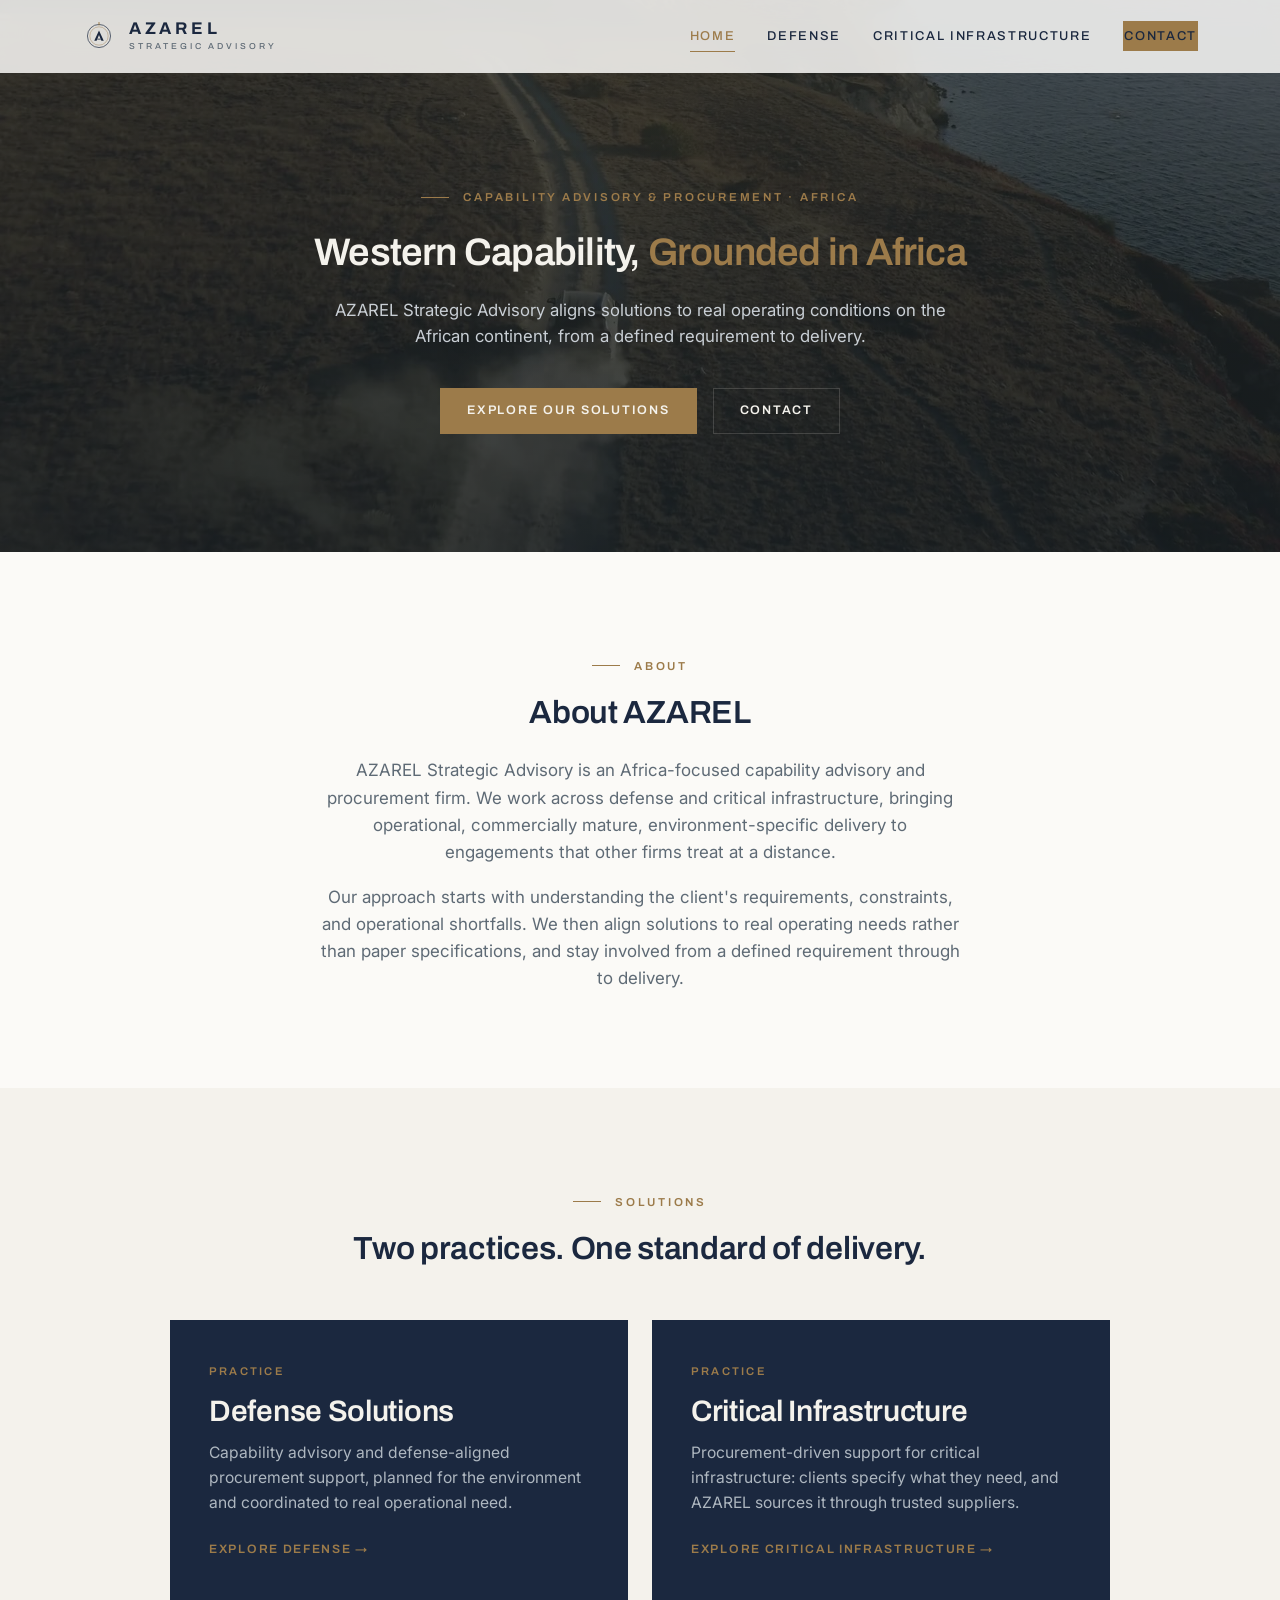
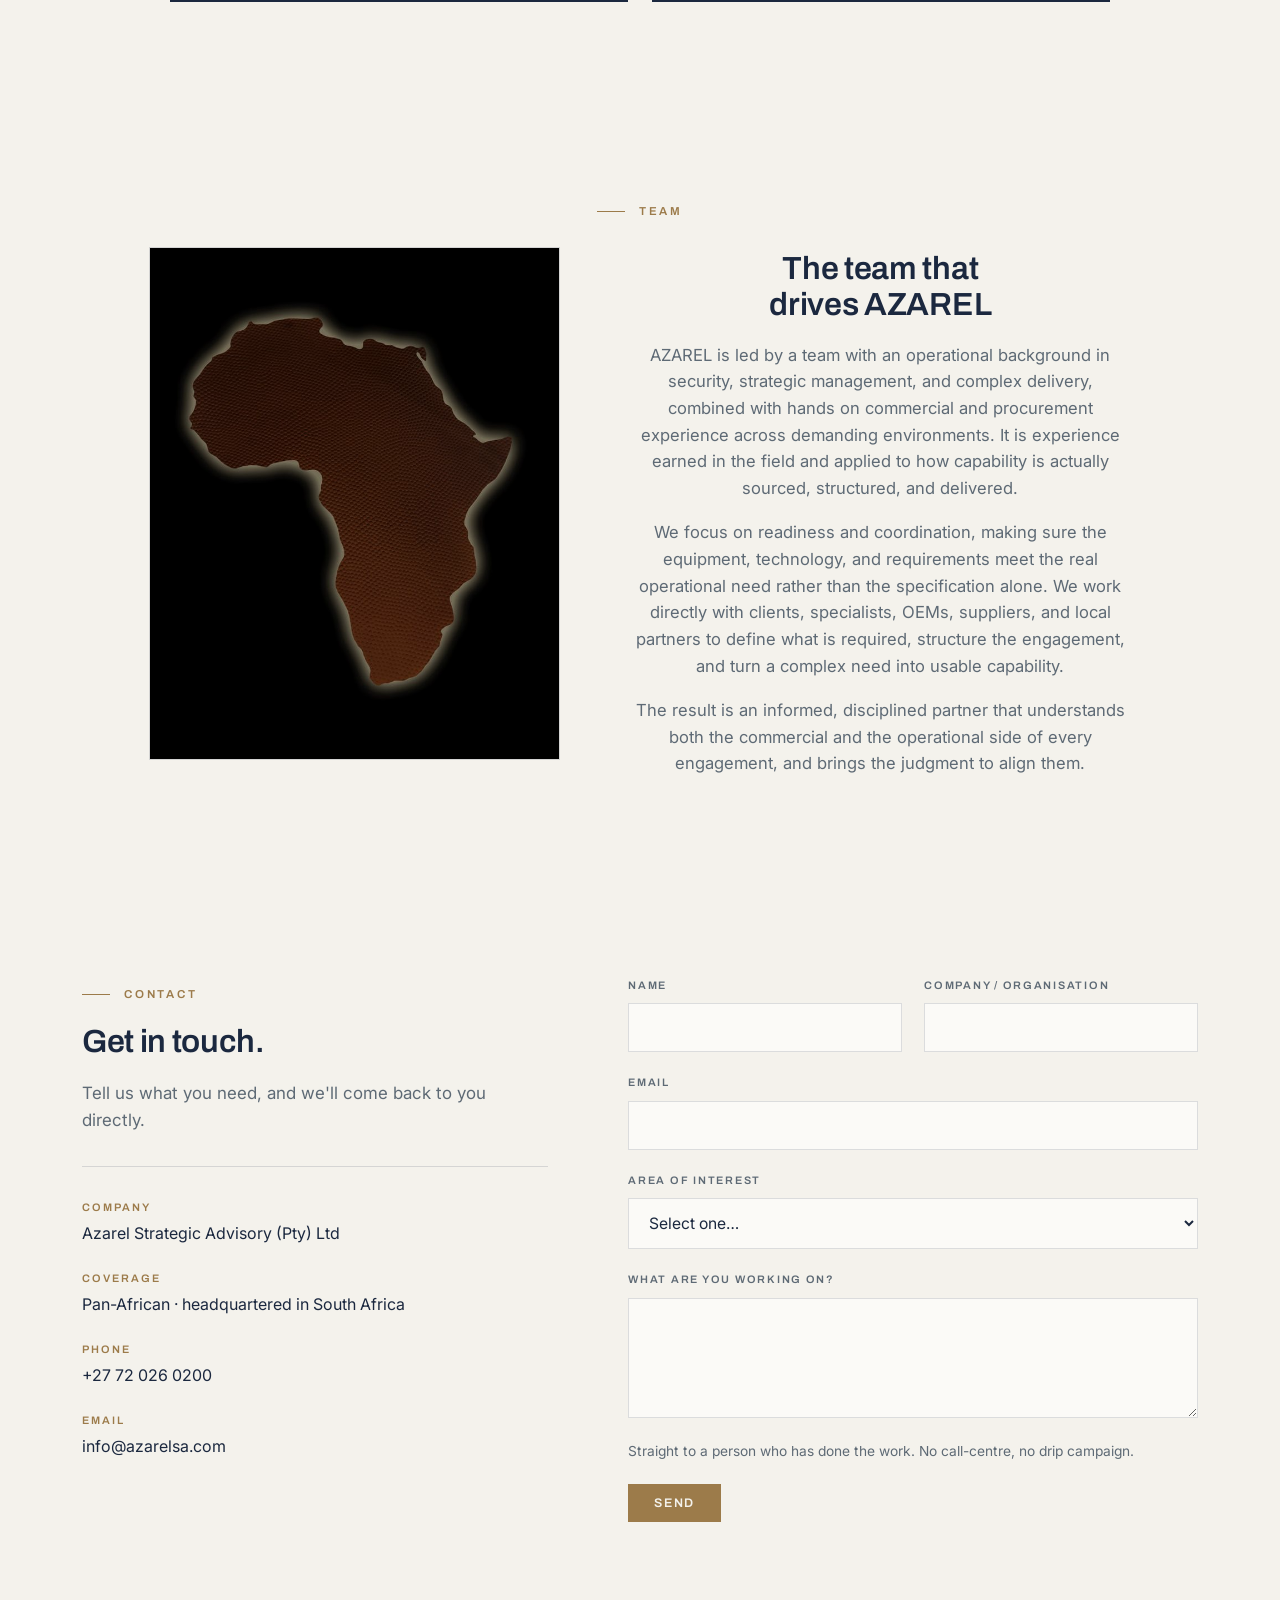
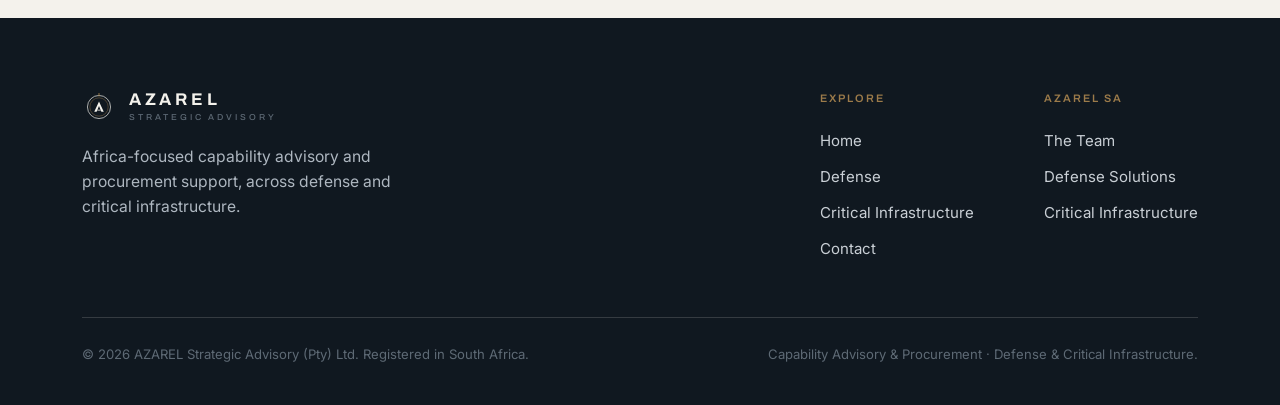
==== index.html @ 9517e695 "Correct contact recipient to brendon@azarelsa.com" ====
<!DOCTYPE html>
<html lang="en">
<head>
<meta charset="UTF-8">
<meta name="viewport" content="width=device-width, initial-scale=1.0">
<title>AZAREL Strategic Advisory</title>
<meta name="description" content="AZAREL Strategic Advisory is an Africa-focused capability advisory and procurement firm working across defense and critical infrastructure.">
<link rel="icon" href="data:image/svg+xml,%3Csvg xmlns='http://www.w3.org/2000/svg' viewBox='0 0 100 100'%3E%3Crect width='100' height='100' fill='%23101820'/%3E%3Ccircle cx='50' cy='50' r='34' fill='none' stroke='%23F4F2EC' stroke-width='3'/%3E%3Cpath d='M50 34 L64 64 L57 64 L50 47 L43 64 L36 64 Z' fill='%239C7B4A'/%3E%3C/svg%3E">
<meta property="og:type" content="website">
<meta property="og:site_name" content="AZAREL Strategic Advisory">
<meta property="og:title" content="AZAREL Strategic Advisory">
<meta property="og:description" content="Africa-focused capability advisory and procurement, across defense and critical infrastructure.">
<meta property="og:image" content="assets/images/home-hero-poster.jpg">
<meta name="twitter:card" content="summary_large_image">
<meta name="twitter:image" content="assets/images/home-hero-poster.jpg">
<link rel="preconnect" href="https://fonts.googleapis.com">
<link rel="preconnect" href="https://fonts.gstatic.com" crossorigin>
<link href="https://fonts.googleapis.com/css2?family=Archivo:wght@400;500;600;700&family=Inter:wght@400;500;600&display=swap" rel="stylesheet">
<link rel="stylesheet" href="assets/css/site.css">
</head>
<body>

<header class="nav" id="nav">
  <div class="nav-inner">
    <a href="index.html" class="brand" aria-label="AZAREL Strategic Advisory home">
      <svg class="mark" viewBox="0 0 100 100" fill="none" xmlns="http://www.w3.org/2000/svg" aria-hidden="true">
        <circle cx="50" cy="50" r="34" stroke="#1B283F" stroke-width="2"/><circle cx="50" cy="50" r="27" stroke="#9C7B4A" stroke-width="1.2"/>
        <rect x="48.6" y="9" width="2.8" height="10" fill="#9C7B4A"/><path d="M50 34 L64 64 L57 64 L50 47 L43 64 L36 64 Z" fill="#1B283F"/><rect x="45" y="58" width="10" height="2.4" fill="#1B283F"/>
      </svg>
      <span class="lockup"><span class="name">AZAREL</span><span class="sub">STRATEGIC ADVISORY</span></span>
    </a>
    <button class="nav-toggle" id="navToggle" aria-label="Toggle menu" aria-expanded="false"><span></span><span></span><span></span></button>
    <nav class="nav-links" id="navLinks">
      <a href="index.html">Home</a>
      <a href="defense.html">Defense</a>
      <a href="critical-infrastructure.html">Critical Infrastructure</a>
      <a href="#contact" class="btn">Contact</a>
    </nav>
  </div>
</header>

<main id="top">

<!-- HERO / OVERVIEW -->
<!-- MEDIA: hero background video (assets/video/home-hero.mp4, vehicle driving, muted loop). Poster + navy fallback. -->
<section class="hero">
  <video class="hero-video" autoplay muted loop playsinline preload="auto" poster="assets/images/home-hero-poster.jpg">
    <source src="assets/video/home-hero.mp4" type="video/mp4">
  </video>
  <div class="photo" style="background-image:url('assets/images/home-hero-poster.jpg')"></div>
  <div class="glow"></div>
  <div class="hero-inner">
    <span class="eyebrow">Capability Advisory &amp; Procurement · Africa</span>
    <h1>Western Capability, <span class="brass">Grounded in Africa</span></h1>
    <p class="support">AZAREL Strategic Advisory aligns solutions to real operating conditions on the African continent, from a defined requirement to delivery.</p>
    <div class="actions">
      <a href="#solutions" class="btn">Explore our solutions</a>
      <a href="#contact" class="btn ghost">Contact</a>
    </div>
  </div>
</section>

<!-- OVERVIEW -->
<section class="about-overview" id="about">
  <div class="wrap">
    <div class="sec-head">
      <span class="eyebrow">About</span>
      <h2>About AZAREL</h2>
    </div>
    <div class="prose">
      <p>AZAREL Strategic Advisory is an Africa-focused capability advisory and procurement firm. We work across defense and critical infrastructure, bringing operational, commercially mature, environment-specific delivery to engagements that other firms treat at a distance.</p>
      <p>Our approach starts with understanding the client's requirements, constraints, and operational shortfalls. We then align solutions to real operating needs rather than paper specifications, and stay involved from a defined requirement through to delivery.</p>
    </div>
  </div>
</section>

<!-- SOLUTIONS (two buttons) -->
<section class="solutions" id="solutions">
  <div class="wrap">
    <div class="sec-head">
      <span class="eyebrow">Solutions</span>
      <h2>Two practices. One standard of delivery.</h2>
    </div>
    <div class="sol-grid">
      <a class="sol-card" href="defense.html">
        <span class="sc-k">Practice</span>
        <h3>Defense Solutions</h3>
        <p>Capability advisory and defense-aligned procurement support, planned for the environment and coordinated to real operational need.</p>
        <span class="sc-go">Explore Defense →</span>
      </a>
      <a class="sol-card" href="critical-infrastructure.html">
        <span class="sc-k">Practice</span>
        <h3>Critical Infrastructure</h3>
        <p>Procurement-driven support for critical infrastructure: clients specify what they need, and AZAREL sources it through trusted suppliers.</p>
        <span class="sc-go">Explore Critical Infrastructure →</span>
      </a>
    </div>
  </div>
</section>

<!-- TEAM (main page only) -->
<section class="about" id="team">
  <div class="wrap">
    <span class="eyebrow">Team</span>
    <div class="about-media-grid">
      <!-- MEDIA: team feature image (assets/images/team-africa.jpg, portrait 2:3). -->
      <img class="about-figure" src="assets/images/team-africa.jpg" loading="lazy" alt="A textured map of the African continent" width="736" height="1104">
      <div class="about-copy">
        <h2>The team that drives AZAREL</h2>
        <p>AZAREL is led by a team with an operational background in security, strategic management, and complex delivery, combined with hands on commercial and procurement experience across demanding environments. It is experience earned in the field and applied to how capability is actually sourced, structured, and delivered.</p>
        <p>We focus on readiness and coordination, making sure the equipment, technology, and requirements meet the real operational need rather than the specification alone. We work directly with clients, specialists, OEMs, suppliers, and local partners to define what is required, structure the engagement, and turn a complex need into usable capability.</p>
        <p>The result is an informed, disciplined partner that understands both the commercial and the operational side of every engagement, and brings the judgment to align them.</p>
      </div>
    </div>
  </div>
</section>

<!-- CONTACT -->
<section class="contact" id="contact">
  <div class="wrap">
    <div class="contact-grid">
      <div class="contact-lead">
        <span class="eyebrow">Contact</span>
        <h2>Get in touch.</h2>
        <p>Tell us what you need, and we'll come back to you directly.</p>
        <div class="contact-detail">
          <div class="row"><span class="k">Company</span><span class="v">Azarel Strategic Advisory (Pty) Ltd</span></div>
          <div class="row"><span class="k">Coverage</span><span class="v">Pan-African · headquartered in South Africa</span></div>
          <div class="row"><span class="k">Phone</span><span class="v">+27 72 026 0200</span></div>
          <div class="row"><span class="k">Email</span><span class="v">info@azarelsa.com</span></div>
        </div>
      </div>
      <!-- FormSubmit: enquiries are sent to Brendon. -->
      <form id="contactForm" method="POST" action="https://formsubmit.co/brendon@azarelsa.com">
        <input type="hidden" name="_subject" value="New enquiry from the AZAREL website">
        <input type="hidden" name="_template" value="table">
        <div class="field-row">
          <div class="fld"><label for="name">Name</label><input type="text" id="name" name="name" required></div>
          <div class="fld"><label for="org">Company / Organisation</label><input type="text" id="org" name="org"></div>
        </div>
        <div class="fld"><label for="email">Email</label><input type="email" id="email" name="email" required></div>
        <div class="fld"><label for="interest">Area of interest</label>
          <select id="interest" name="interest" required>
            <option value="" disabled selected>Select one…</option>
            <option>Defense Solutions</option>
            <option>Critical Infrastructure</option>
            <option>General enquiry</option>
          </select>
        </div>
        <div class="fld"><label for="message">What are you working on?</label><textarea id="message" name="message" required></textarea></div>
        <p class="form-note">Straight to a person who has done the work. No call-centre, no drip campaign.</p>
        <button type="submit" class="btn">Send</button>
      </form>
    </div>
  </div>
</section>

</main>

<footer>
  <div class="wrap">
    <div class="foot-top">
      <div class="foot-brand">
        <a href="index.html" class="brand">
          <svg class="mark" viewBox="0 0 100 100" fill="none" xmlns="http://www.w3.org/2000/svg" aria-hidden="true">
            <circle cx="50" cy="50" r="34" stroke="#F4F2EC" stroke-width="2"/><circle cx="50" cy="50" r="27" stroke="#9C7B4A" stroke-width="1.2"/>
            <rect x="48.6" y="9" width="2.8" height="10" fill="#9C7B4A"/><path d="M50 34 L64 64 L57 64 L50 47 L43 64 L36 64 Z" fill="#F4F2EC"/><rect x="45" y="58" width="10" height="2.4" fill="#F4F2EC"/>
          </svg>
          <span class="lockup"><span class="name">AZAREL</span><span class="sub">STRATEGIC ADVISORY</span></span>
        </a>
        <p>Africa-focused capability advisory and procurement support, across defense and critical infrastructure.</p>
      </div>
      <div class="foot-nav">
        <div class="foot-col"><h4>Explore</h4><a href="index.html">Home</a><a href="defense.html">Defense</a><a href="critical-infrastructure.html">Critical Infrastructure</a><a href="#contact">Contact</a></div>
        <div class="foot-col"><h4>AZAREL SA</h4><a href="#team">The Team</a><a href="defense.html">Defense Solutions</a><a href="critical-infrastructure.html">Critical Infrastructure</a></div>
      </div>
    </div>
    <div class="foot-bot">
      <p>© <span data-year></span> AZAREL Strategic Advisory (Pty) Ltd. Registered in South Africa.</p>
      <p>Capability Advisory &amp; Procurement · Defense &amp; Critical Infrastructure.</p>
    </div>
  </div>
</footer>

<script src="assets/js/site.js"></script>
</body>
</html>
---- assets/css/site.css ----
/* =============================================================================
   AZAREL SA — shared stylesheet (main + defense + critical-infrastructure)
   Brand: Navy #1B283F · Ink #101820 · Brass #9C7B4A · Steel #5E6A75 · Bone #F4F2EC
   ============================================================================ */
:root{
  --navy:#1B283F; --ink:#101820; --brass:#9C7B4A; --steel:#5E6A75;
  --bone:#F4F2EC; --white:#FBFAF7;
  --line:rgba(27,40,63,.14); --line-dark:rgba(244,242,236,.16);
  --display:'Archivo',system-ui,sans-serif; --body:'Inter',system-ui,sans-serif;
  --maxw:1180px; --ease:cubic-bezier(.22,.61,.36,1);
}
*{margin:0;padding:0;box-sizing:border-box}
html{scroll-behavior:smooth}
body{font-family:var(--body);color:var(--navy);background:var(--white);line-height:1.6;-webkit-font-smoothing:antialiased;text-rendering:optimizeLegibility}
::selection{background:var(--brass);color:var(--bone)}
img{display:block;max-width:100%;height:auto}
a{color:inherit}
section[id]{scroll-margin-top:84px}
.wrap{max-width:var(--maxw);margin:0 auto;padding:0 32px}
.eyebrow{font-family:var(--display);font-weight:600;font-size:.72rem;letter-spacing:.24em;text-transform:uppercase;color:var(--brass);display:inline-flex;align-items:center;gap:14px}
.eyebrow::before{content:"";width:28px;height:1px;background:var(--brass);display:inline-block}
.eyebrow.center::before{display:none}
h1,h2,h3{font-family:var(--display);font-weight:600;line-height:1.14;letter-spacing:-.01em;text-wrap:balance}
.btn{font-family:var(--display);font-weight:600;font-size:.78rem;letter-spacing:.14em;text-transform:uppercase;color:var(--bone);background:var(--brass);padding:12px 26px;text-decoration:none;border:1px solid var(--brass);transition:background .25s var(--ease),color .25s var(--ease);display:inline-block;cursor:pointer}
.btn:hover{background:transparent;color:var(--brass)}
.btn.ghost{background:transparent;color:var(--navy);border-color:var(--line)}
.btn.ghost:hover{border-color:var(--brass);color:var(--brass)}
.btn.on-dark{color:var(--bone)}
.btn.on-dark:hover{color:var(--brass)}
:focus-visible{outline:2px solid var(--brass);outline-offset:3px}

/* NAV */
header.nav{position:fixed;top:0;left:0;right:0;z-index:100;background:rgba(251,250,247,.86);backdrop-filter:saturate(160%) blur(12px);border-bottom:1px solid transparent;transition:border-color .4s var(--ease)}
header.nav.scrolled{border-bottom-color:var(--line)}
.nav-inner{max-width:var(--maxw);margin:0 auto;padding:0 32px;height:72px;display:flex;align-items:center;justify-content:space-between}
.brand{display:flex;align-items:center;gap:13px;text-decoration:none;color:var(--navy)}
.brand .mark{width:34px;height:34px;flex:none}
.brand .lockup{display:flex;flex-direction:column;line-height:1}
.brand .name{font-family:var(--display);font-weight:700;font-size:1.06rem;letter-spacing:.22em}
.brand .sub{font-family:var(--display);font-weight:500;font-size:.54rem;letter-spacing:.34em;color:var(--steel);margin-top:4px}
.nav-links{display:flex;align-items:center;gap:32px}
.nav-links a{font-family:var(--display);font-weight:500;font-size:.8rem;letter-spacing:.13em;text-transform:uppercase;color:var(--navy);text-decoration:none;position:relative;padding:4px 0;transition:color .25s var(--ease)}
.nav-links a:not(.btn)::after{content:"";position:absolute;left:0;bottom:-2px;width:0;height:1px;background:var(--brass);transition:width .3s var(--ease)}
.nav-links a:not(.btn):hover{color:var(--brass)}
.nav-links a:not(.btn):hover::after{width:100%}
.nav-links a[aria-current="page"]:not(.btn){color:var(--brass)}
.nav-links a[aria-current="page"]:not(.btn)::after{width:100%}
.nav-toggle{display:none;background:none;border:none;cursor:pointer;padding:8px;flex-direction:column;gap:5px}
.nav-toggle span{width:24px;height:2px;background:var(--navy);transition:.3s var(--ease)}

/* HERO (main page) */
.hero{position:relative;background:var(--ink);color:var(--bone);padding:180px 0 118px;overflow:hidden}
.hero .photo{position:absolute;inset:0;background-position:center;background-size:cover;opacity:.2;filter:grayscale(.3) contrast(1.05);pointer-events:none}
.hero-video{position:absolute;inset:0;width:100%;height:100%;object-fit:cover;opacity:.58;filter:grayscale(.12) contrast(1.05);pointer-events:none;z-index:0}
.hero::after{content:"";position:absolute;inset:0;background:linear-gradient(180deg,rgba(16,24,32,.42),rgba(16,24,32,.68));pointer-events:none;z-index:1}
.hero .glow{position:absolute;width:680px;height:680px;left:50%;top:-220px;transform:translateX(-50%);background:radial-gradient(circle,rgba(156,123,74,.16),transparent 68%);pointer-events:none;z-index:1}
.hero-inner{position:relative;z-index:2;max-width:var(--maxw);margin:0 auto;padding:0 32px;text-align:center}
.hero .eyebrow{color:var(--brass)}
.hero h1{font-size:clamp(1.5rem,3vw,2.5rem);font-weight:600;letter-spacing:-.02em;margin:24px auto 0;max-width:none;white-space:nowrap}
.hero h1 .brass{color:var(--brass)}
.hero .support{font-size:1.05rem;color:#C9CFD5;margin:22px auto 0;max-width:60ch}
.hero .actions{margin-top:38px;display:flex;gap:16px;flex-wrap:wrap;align-items:center;justify-content:center}
.hero .btn.ghost{color:var(--bone);border-color:var(--line-dark)}
.hero .btn.ghost:hover{border-color:var(--brass);color:var(--brass)}

/* PAGE HERO (solution pages) */
.page-hero{position:relative;background:var(--ink);color:var(--bone);padding:170px 0 92px;overflow:hidden;text-align:center}
.page-hero .photo{position:absolute;inset:0;background-position:center;background-size:cover;opacity:.22;filter:grayscale(.32) contrast(1.05);pointer-events:none}
.page-hero .bg{position:absolute;inset:0;width:100%;height:100%;object-fit:cover;opacity:.55;filter:grayscale(.12) contrast(1.05);pointer-events:none;z-index:0}
.page-hero::after{content:"";position:absolute;inset:0;background:linear-gradient(180deg,rgba(16,24,32,.46),rgba(16,24,32,.72));pointer-events:none;z-index:1}
.page-hero-inner{position:relative;z-index:2;max-width:var(--maxw);margin:0 auto;padding:0 32px}
.page-hero .eyebrow{color:var(--brass)}
.page-hero h1{font-size:clamp(1.7rem,3.2vw,2.6rem);font-weight:600;letter-spacing:-.02em;margin:20px auto 0;max-width:22ch}
.page-hero h1 .brass{color:var(--brass)}
.page-hero p{max-width:60ch;margin:22px auto 0;font-size:1.06rem;color:#C9CFD5}

/* SECTION SCAFFOLD (centered) */
section{padding:96px 0}
.sec-head{max-width:760px;margin-left:auto;margin-right:auto;text-align:center}
.sec-head h2{font-size:clamp(1.5rem,2.5vw,2.1rem);margin-top:20px;color:var(--navy)}
.sec-head.on-dark h2{color:var(--bone)}
.sec-head p{margin:20px auto 0;font-size:1.06rem;color:var(--steel);max-width:62ch}

/* PROSE (overview / about) */
.about-overview{background:var(--white)}
.prose{max-width:64ch;margin:26px auto 0;text-align:center}
.prose p{color:var(--steel);font-size:1.06rem}
.prose p+p{margin-top:18px}
.prose strong{color:var(--navy);font-weight:600}

/* SOLUTIONS BUTTONS (main page) */
.solutions{background:var(--bone)}
.sol-grid{display:grid;grid-template-columns:1fr 1fr;gap:24px;margin:52px auto 0;max-width:940px}
.sol-card{display:flex;flex-direction:column;min-height:230px;padding:42px 38px;background:var(--navy);color:var(--bone);text-decoration:none;border:1px solid var(--navy);transition:background .3s var(--ease),transform .3s var(--ease);text-align:left}
.sol-card:hover{background:var(--ink);transform:translateY(-3px)}
.sol-card .sc-k{font-family:var(--display);font-weight:600;font-size:.7rem;letter-spacing:.2em;text-transform:uppercase;color:var(--brass)}
.sol-card h3{font-size:clamp(1.4rem,2.4vw,1.85rem);color:var(--bone);margin-top:14px}
.sol-card p{color:#AEB7C0;font-size:.98rem;margin-top:12px;flex:1}
.sol-card .sc-go{margin-top:24px;font-family:var(--display);font-weight:600;font-size:.76rem;letter-spacing:.14em;text-transform:uppercase;color:var(--brass)}

/* OFFER / SOLUTION BLOCKS grid */
.offer{background:var(--bone)}
.offer.on-white{background:var(--white)}
.offer-grid{display:grid;grid-template-columns:repeat(2,1fr);gap:0;margin-top:52px;border-top:1px solid var(--line)}
.offer-grid.three{grid-template-columns:repeat(3,1fr)}
.offer-item{padding:36px 34px 40px;border-bottom:1px solid var(--line);border-right:1px solid var(--line);background:inherit;transition:background .3s var(--ease);text-align:center}
.offer-grid:not(.three) .offer-item:nth-child(2n){border-right:none}
.offer-grid.three .offer-item:nth-child(3n){border-right:none}
.offer-item:hover{background:var(--white)}
.offer-item h3{font-size:1.18rem;color:var(--navy)}
.offer-item .rule{width:32px;height:2px;background:var(--brass);margin:16px auto}
.offer-item p{color:var(--steel);font-size:.98rem}

/* WHY / VALUES (centered) */
.why{background:var(--navy);color:var(--bone)}
.values{display:grid;grid-template-columns:repeat(2,1fr);gap:0;margin-top:52px;border-top:1px solid var(--line-dark)}
.v-item{padding:34px 40px 38px;border-bottom:1px solid var(--line-dark);text-align:center}
.v-item:nth-child(even){border-left:1px solid var(--line-dark)}
.vk{font-family:var(--display);font-weight:600;font-size:1.14rem;color:var(--bone)}
.v-item .rule{width:28px;height:2px;background:var(--brass);margin:14px auto}
.v-item p{color:#AEB7C0;font-size:1rem;max-width:44ch;margin:14px auto 0}

/* WHERE / WHY WE OPERATE */
.operate{background:var(--white)}
.operate-grid{display:grid;grid-template-columns:1fr 1fr;gap:64px;margin:44px auto 0;max-width:940px;align-items:center}
.operate-list{list-style:none;border-top:1px solid var(--line);text-align:center}
.operate-list li{font-family:var(--display);font-weight:600;font-size:clamp(1.2rem,2.2vw,1.55rem);color:var(--navy);letter-spacing:-.01em;padding:20px 0;border-bottom:1px solid var(--line)}
.operate-figure{position:relative;width:100%;aspect-ratio:4/5;overflow:hidden;background:linear-gradient(160deg,var(--navy),var(--ink));box-shadow:inset 0 0 0 1px rgba(156,123,74,.18),0 0 0 1px var(--line)}
.operate-figure img{position:absolute;inset:0;width:100%;height:100%;object-fit:cover;filter:grayscale(.2) contrast(1.04)}
.operate-copy{text-align:center}
.operate-copy p{color:var(--steel);font-size:1.05rem;max-width:60ch;margin:0 auto}
.operate-copy p+p{margin-top:16px}

/* IMAGE BAND */
.band{position:relative;min-height:420px;display:flex;align-items:flex-end;background:var(--ink);overflow:hidden}
.band .bg{position:absolute;inset:0;width:100%;height:100%;object-fit:cover;filter:grayscale(.3) contrast(1.05);opacity:.5}
.band::after{content:"";position:absolute;inset:0;background:linear-gradient(180deg,rgba(16,24,32,.5) 0%,rgba(16,24,32,.25) 42%,rgba(16,24,32,.92) 100%)}
.band-inner{position:relative;z-index:2;max-width:var(--maxw);margin:0 auto;padding:52px 32px;width:100%;text-align:center}
.band-inner .eyebrow{color:var(--brass)}
.band-inner h2{font-family:var(--display);font-weight:600;font-size:clamp(1.4rem,2.4vw,1.95rem);color:var(--bone);margin:16px auto 0;max-width:26ch;letter-spacing:-.01em}
.band-inner p{color:#C9CFD5;margin:14px auto 0;max-width:56ch;font-size:1.04rem}

/* TEAM (main page only) */
.about{background:var(--bone);text-align:center}
.about-media-grid{display:grid;grid-template-columns:.9fr 1.1fr;gap:72px;margin:10px auto 0;max-width:980px;align-items:center}
.about-figure{position:relative;width:100%;aspect-ratio:4/5;object-fit:cover;object-position:center;background:linear-gradient(160deg,var(--navy),var(--ink));filter:grayscale(.18) contrast(1.04);box-shadow:inset 0 0 0 1px rgba(156,123,74,.12),0 0 0 1px var(--line)}
.about-copy h2{font-size:clamp(1.5rem,2.5vw,2.05rem);color:var(--navy);margin:20px auto 0;max-width:22ch}
.about-copy p{color:var(--steel);font-size:1.04rem;margin:18px auto 0;max-width:60ch}

/* GET IN TOUCH / CTA */
.getintouch{position:relative;min-height:360px;display:flex;align-items:center;justify-content:center;text-align:center;background:var(--ink);overflow:hidden}
.getintouch .bg{position:absolute;inset:0;width:100%;height:100%;object-fit:cover;filter:grayscale(.32) contrast(1.05);opacity:.4}
.getintouch .bg.plane{object-position:center 14%;opacity:.5}
.getintouch::after{content:"";position:absolute;inset:0;background:linear-gradient(180deg,rgba(16,24,32,.72),rgba(16,24,32,.88))}
.getintouch-inner{position:relative;z-index:2;max-width:var(--maxw);padding:72px 32px}
.getintouch .eyebrow{color:var(--brass)}
.getintouch h2{font-size:clamp(1.6rem,2.7vw,2.2rem);color:var(--bone);margin:16px auto 0;max-width:22ch}
.getintouch p{color:#C9CFD5;margin:16px auto 0;max-width:52ch;font-size:1.05rem}
.getintouch .actions{margin-top:28px;display:flex;justify-content:center;gap:14px;flex-wrap:wrap}
.getintouch .btn.ghost{color:var(--bone);border-color:rgba(244,242,236,.55)}
.getintouch .btn.ghost:hover{border-color:var(--brass);color:var(--brass)}

/* CONTACT */
.contact{background:var(--bone)}
.contact-grid{display:grid;grid-template-columns:.9fr 1.1fr;gap:80px;margin-top:8px;align-items:start}
.contact-lead h2{font-size:clamp(1.5rem,2.5vw,2.1rem);margin-top:20px;color:var(--navy)}
.contact-lead p{margin-top:20px;color:var(--steel);font-size:1.06rem;max-width:42ch}
.contact-detail{margin-top:32px;border-top:1px solid var(--line);padding-top:20px}
.contact-detail .row{display:flex;flex-direction:column;gap:4px;padding:12px 0}
.contact-detail .k{font-family:var(--display);font-weight:600;font-size:.68rem;letter-spacing:.18em;text-transform:uppercase;color:var(--brass)}
.contact-detail .v{color:var(--navy);font-size:1rem}
form{display:grid;gap:22px}
.field-row{display:grid;grid-template-columns:1fr 1fr;gap:22px}
.fld{display:flex;flex-direction:column;gap:9px}
.fld label{font-family:var(--display);font-weight:600;font-size:.68rem;letter-spacing:.16em;text-transform:uppercase;color:var(--steel)}
.fld input,.fld textarea,.fld select{font-family:var(--body);font-size:.98rem;color:var(--navy);background:var(--white);border:1px solid var(--line);padding:14px 16px;outline:none;transition:border-color .25s var(--ease);width:100%}
.fld input:focus,.fld textarea:focus,.fld select:focus{border-color:var(--brass)}
.fld textarea{resize:vertical;min-height:120px}
.form-note{font-size:.86rem;color:var(--steel)}
.form-status{font-family:var(--display);font-size:.9rem;font-weight:500;color:var(--navy);display:none}
.form-status.show{display:block}
form .btn{justify-self:start;border:none}

/* FOOTER */
footer{background:var(--ink);color:var(--bone);padding:72px 0 40px}
.foot-top{display:flex;justify-content:space-between;gap:48px;flex-wrap:wrap;padding-bottom:50px;border-bottom:1px solid var(--line-dark)}
.foot-brand{max-width:34ch}
.foot-brand .brand{margin-bottom:20px}
.foot-brand .brand .name{color:var(--bone)}
.foot-brand p{color:#AEB7C0;font-size:.98rem}
.foot-nav{display:flex;gap:70px}
.foot-col h4{font-family:var(--display);font-weight:600;font-size:.68rem;letter-spacing:.18em;text-transform:uppercase;color:var(--brass);margin-bottom:16px}
.foot-col a{display:block;color:#C9CFD5;text-decoration:none;font-size:.94rem;padding:6px 0;transition:color .25s var(--ease)}
.foot-col a:hover{color:var(--brass)}
.foot-bot{display:flex;justify-content:space-between;gap:24px;flex-wrap:wrap;padding-top:26px}
.foot-bot p{color:var(--steel);font-size:.82rem}

@media(max-width:900px){
  .nav-links{position:fixed;top:72px;left:0;right:0;background:var(--white);border-bottom:1px solid var(--line);flex-direction:column;align-items:flex-start;gap:0;padding:12px 32px 26px;transform:translateY(-140%);transition:transform .4s var(--ease)}
  .nav-links.open{transform:none}
  .nav-links a{width:100%;padding:14px 0;font-size:.94rem}
  .nav-links a:not(.btn){border-bottom:1px solid var(--line)}
  .nav-links .btn{margin-top:14px;text-align:center}
  .nav-toggle{display:flex}
  .sol-grid{grid-template-columns:1fr}
  .offer-grid,.offer-grid.three{grid-template-columns:1fr}
  .offer-item{border-right:none}
  .values{grid-template-columns:1fr}
  .v-item:nth-child(even){border-left:none}
  .operate-grid{grid-template-columns:1fr;gap:36px}
  .about-media-grid{grid-template-columns:1fr;gap:36px}
  .contact-grid{grid-template-columns:1fr;gap:40px}
  .field-row{grid-template-columns:1fr}
}
@media(max-width:560px){
  .wrap,.nav-inner,.hero-inner,.page-hero-inner{padding-left:22px;padding-right:22px}
  section{padding:70px 0}
  .hero{padding:146px 0 80px}
  .hero h1{white-space:normal;max-width:22ch}
  .page-hero{padding:138px 0 70px}
  .brand .sub{display:none}
}
@media(prefers-reduced-motion:reduce){
  html{scroll-behavior:auto}
  .hero-video,.band .bg[data-video],.getintouch .bg[data-video],.page-hero .bg[data-video]{display:none}
}
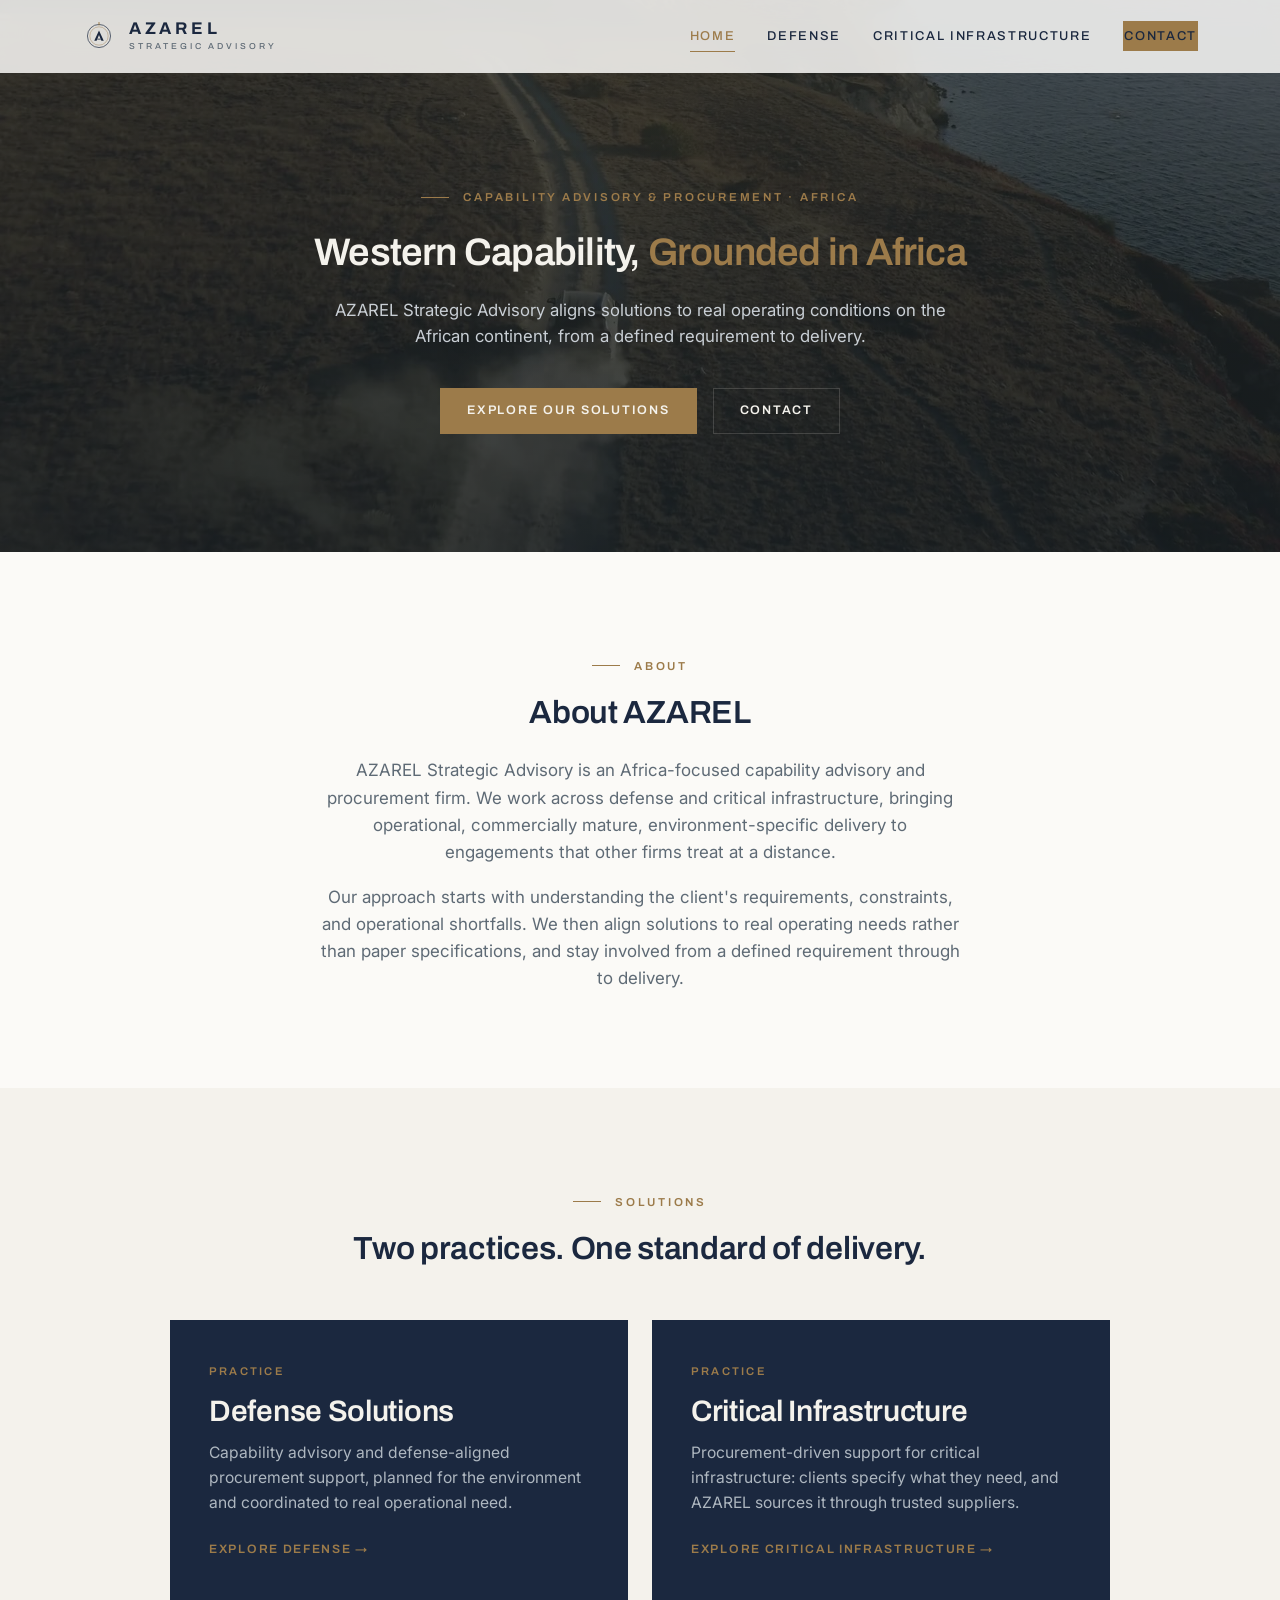
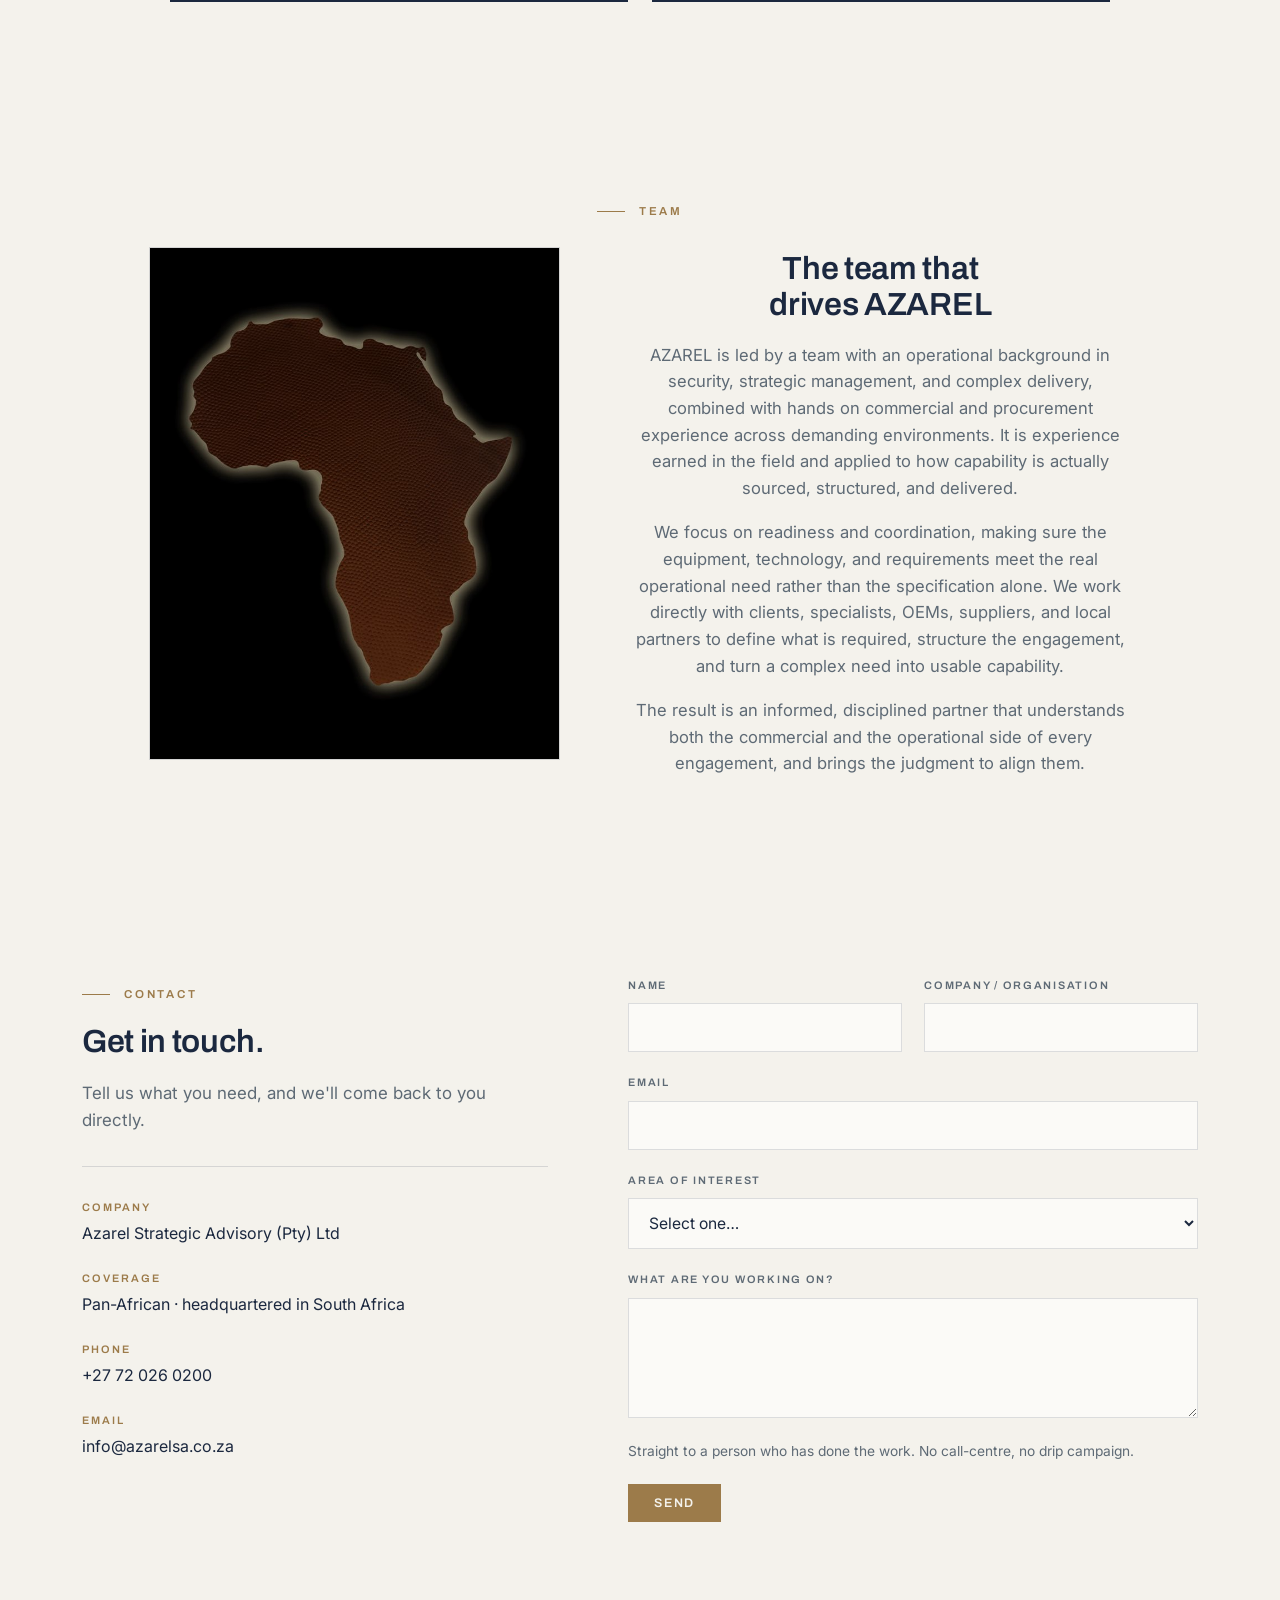
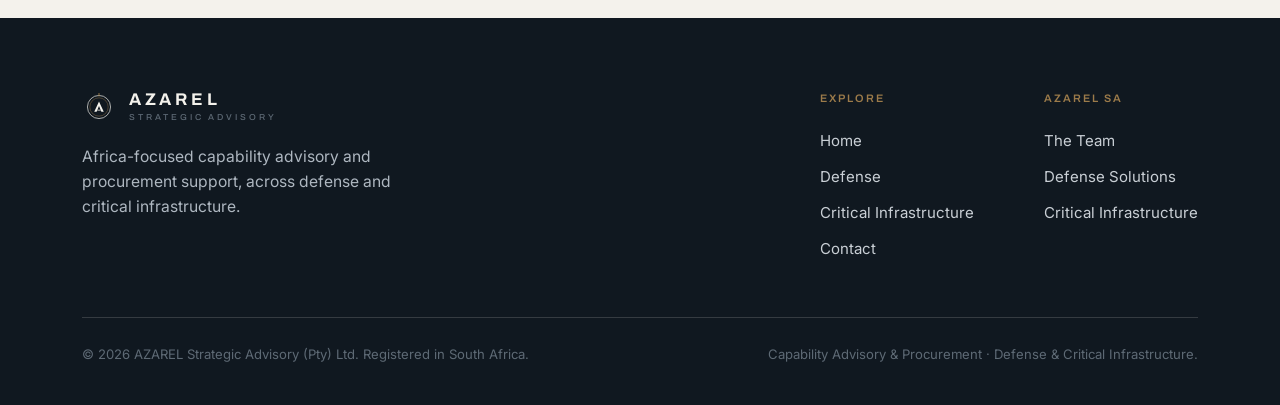
==== commit d0b10f78: "Send enquiries to info inbox and CC Brendon and Dylan" ====
--- a/index.html
+++ b/index.html
@@ -127,11 +127,12 @@
           <div class="row"><span class="k">Company</span><span class="v">Azarel Strategic Advisory (Pty) Ltd</span></div>
           <div class="row"><span class="k">Coverage</span><span class="v">Pan-African · headquartered in South Africa</span></div>
           <div class="row"><span class="k">Phone</span><span class="v">+27 72 026 0200</span></div>
-          <div class="row"><span class="k">Email</span><span class="v">info@azarelsa.com</span></div>
+          <div class="row"><span class="k">Email</span><span class="v">info@azarelsa.co.za</span></div>
         </div>
       </div>
-      <!-- FormSubmit: enquiries are sent to Brendon. -->
-      <form id="contactForm" method="POST" action="https://formsubmit.co/brendon@azarelsa.com">
+      <!-- FormSubmit: enquiries go to the info inbox, with Brendon and Dylan copied. -->
+      <form id="contactForm" method="POST" action="https://formsubmit.co/info@azarelsa.co.za">
+        <input type="hidden" name="_cc" value="brendon@azarelsa.com,dylan@azarelsa.com">
         <input type="hidden" name="_subject" value="New enquiry from the AZAREL website">
         <input type="hidden" name="_template" value="table">
         <div class="field-row">
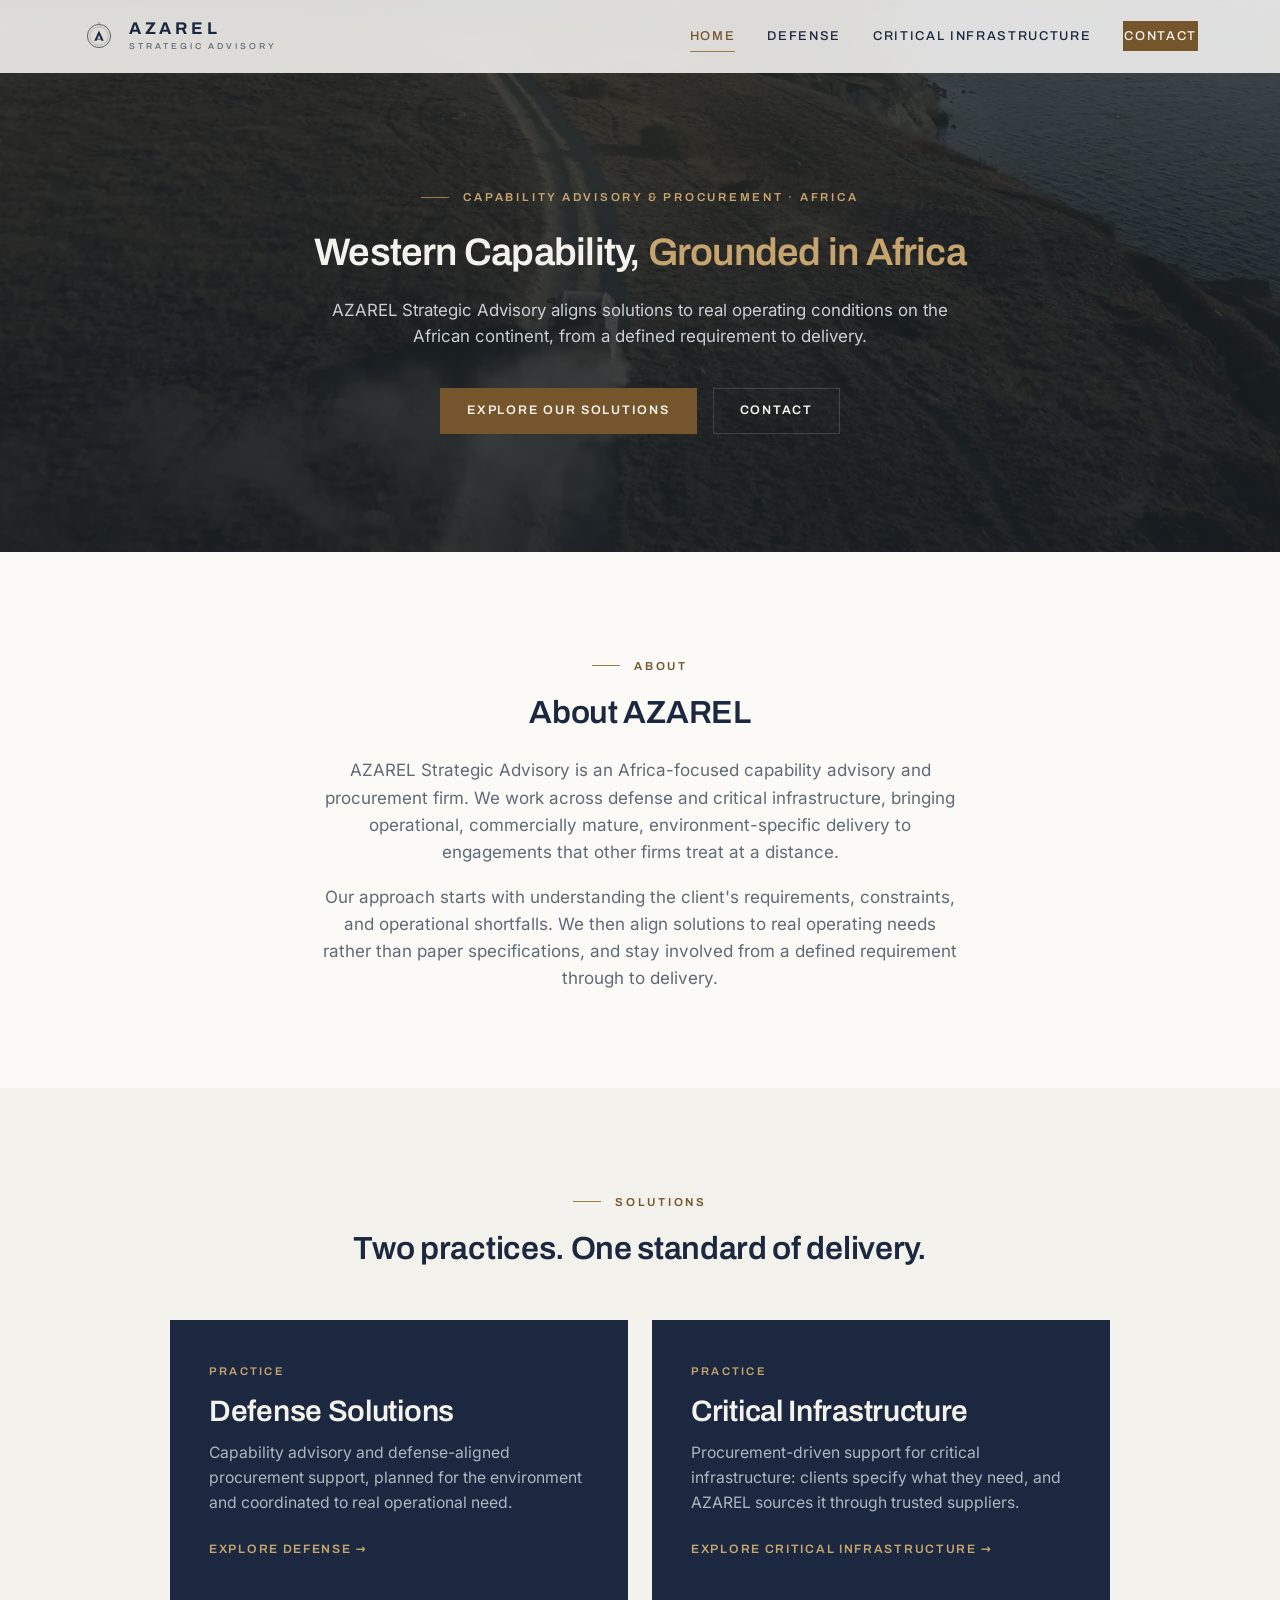
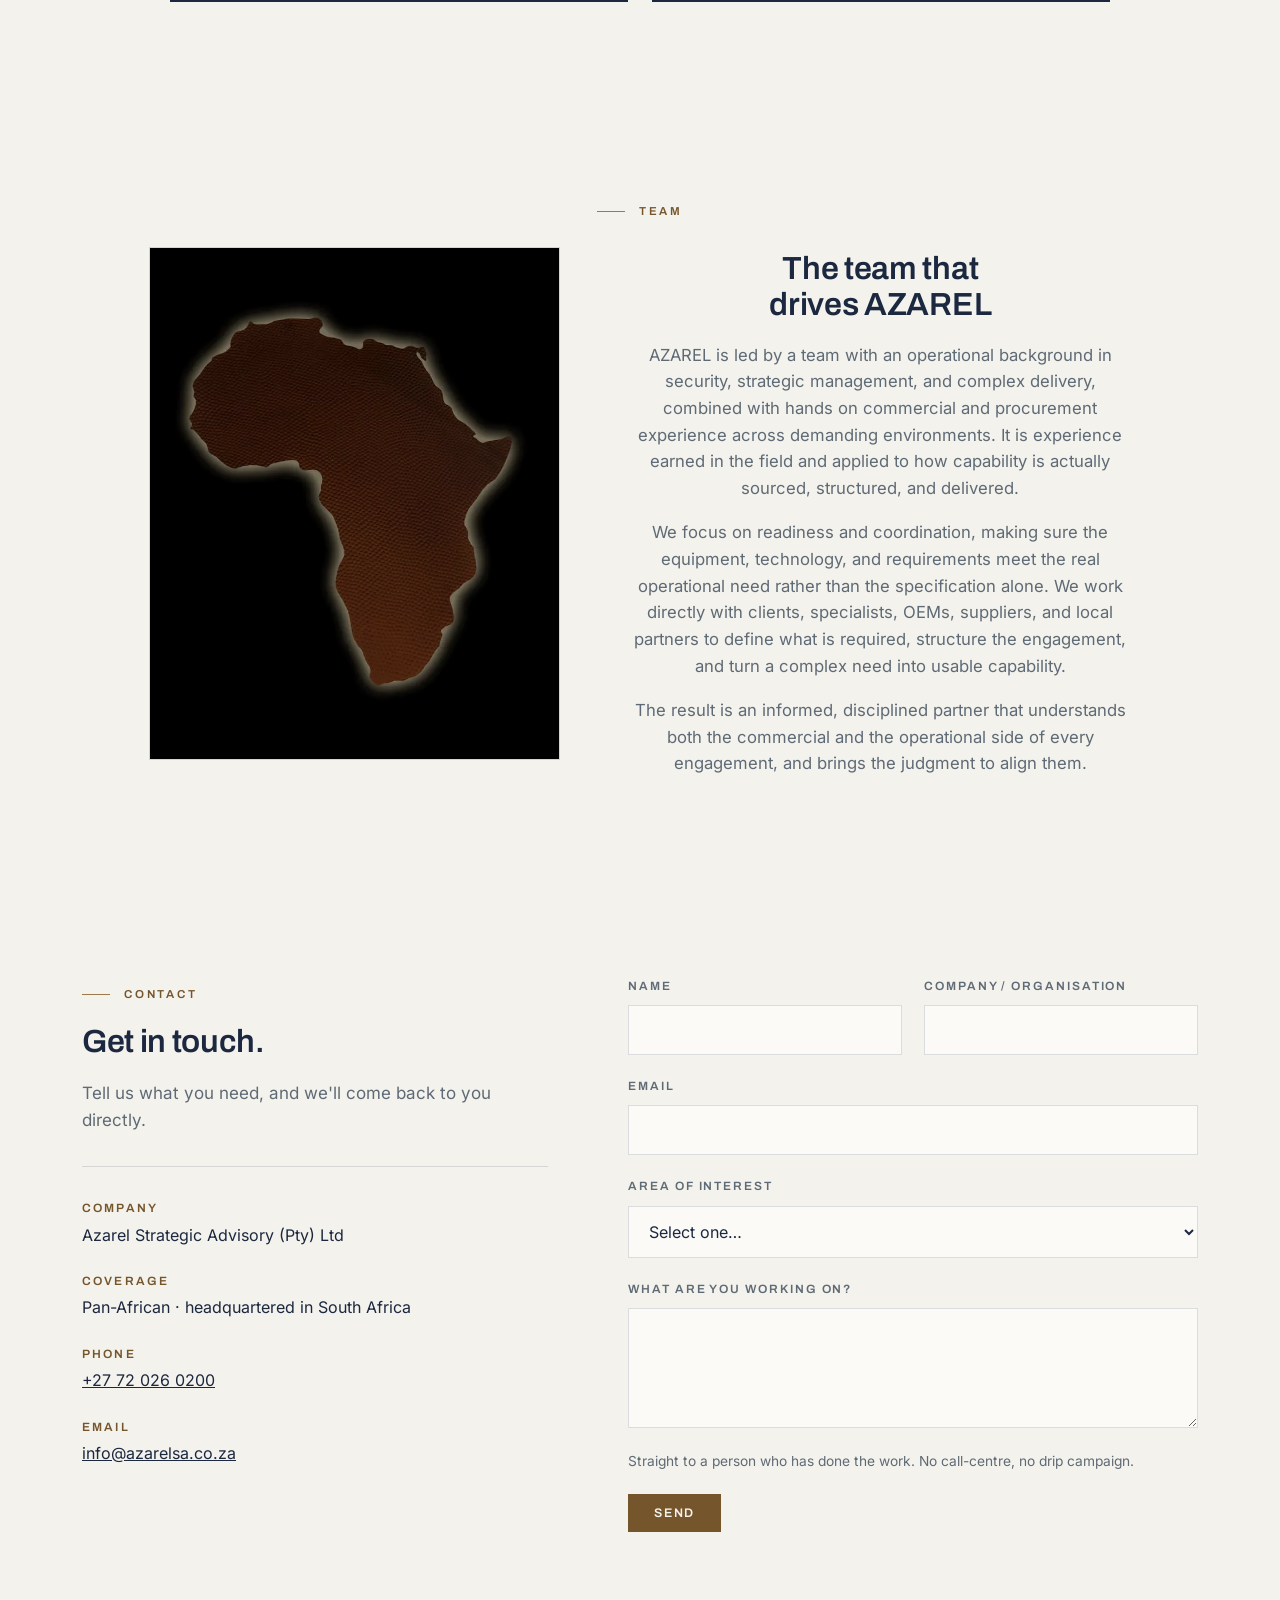
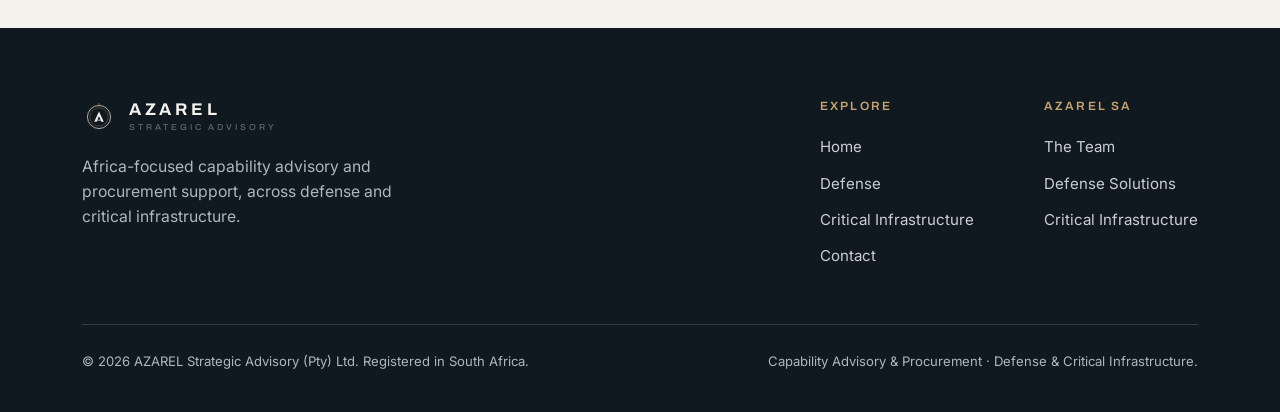
==== commit 3abb9937: "Improve technical SEO, mobile media loading, and accessibility" ====
--- a/index.html
+++ b/index.html
@@ -3,35 +3,54 @@
 <head>
 <meta charset="UTF-8">
 <meta name="viewport" content="width=device-width, initial-scale=1.0">
-<title>AZAREL Strategic Advisory</title>
+<title>Defense &amp; Infrastructure Advisory in Africa | AZAREL</title>
 <meta name="description" content="AZAREL Strategic Advisory is an Africa-focused capability advisory and procurement firm working across defense and critical infrastructure.">
 <link rel="icon" href="data:image/svg+xml,%3Csvg xmlns='http://www.w3.org/2000/svg' viewBox='0 0 100 100'%3E%3Crect width='100' height='100' fill='%23101820'/%3E%3Ccircle cx='50' cy='50' r='34' fill='none' stroke='%23F4F2EC' stroke-width='3'/%3E%3Cpath d='M50 34 L64 64 L57 64 L50 47 L43 64 L36 64 Z' fill='%239C7B4A'/%3E%3C/svg%3E">
 <meta property="og:type" content="website">
 <meta property="og:site_name" content="AZAREL Strategic Advisory">
-<meta property="og:title" content="AZAREL Strategic Advisory">
-<meta property="og:description" content="Africa-focused capability advisory and procurement, across defense and critical infrastructure.">
-<meta property="og:image" content="assets/images/home-hero-poster.jpg">
+<meta property="og:title" content="Defense &amp; Infrastructure Advisory in Africa | AZAREL">
+<meta property="og:description" content="AZAREL Strategic Advisory is an Africa-focused capability advisory and procurement firm working across defense and critical infrastructure.">
+<meta property="og:image" content="https://azarelsa.com/assets/images/home-hero-poster.jpg">
 <meta name="twitter:card" content="summary_large_image">
-<meta name="twitter:image" content="assets/images/home-hero-poster.jpg">
-<link rel="preconnect" href="https://fonts.googleapis.com">
-<link rel="preconnect" href="https://fonts.gstatic.com" crossorigin>
-<link href="https://fonts.googleapis.com/css2?family=Archivo:wght@400;500;600;700&family=Inter:wght@400;500;600&display=swap" rel="stylesheet">
-<link rel="stylesheet" href="assets/css/site.css">
+<meta name="twitter:image" content="https://azarelsa.com/assets/images/home-hero-poster.jpg">
+<link rel="canonical" href="https://azarelsa.com/">
+<meta property="og:url" content="https://azarelsa.com/">
+<meta property="og:image:alt" content="Defense &amp; Infrastructure Advisory in Africa | AZAREL">
+<meta name="twitter:title" content="Defense &amp; Infrastructure Advisory in Africa | AZAREL">
+<meta name="twitter:description" content="AZAREL Strategic Advisory is an Africa-focused capability advisory and procurement firm working across defense and critical infrastructure.">
+<link rel="preload" as="image" href="assets/images/home-hero-poster.webp" imagesrcset="assets/images/home-hero-poster-900.webp 900w, assets/images/home-hero-poster.webp 1600w" imagesizes="100vw" fetchpriority="high">
+<link rel="preload" as="font" href="assets/fonts/archivo-latin-v1.woff2" type="font/woff2" crossorigin>
+<link rel="preload" as="font" href="assets/fonts/inter-latin-v1.woff2" type="font/woff2" crossorigin>
+<link rel="stylesheet" href="assets/css/site.css?v=seo-1">
+<script type="application/ld+json">
+{
+  "@context": "https://schema.org",
+  "@type": "Organization",
+  "@id": "https://azarelsa.com/#organization",
+  "name": "AZAREL Strategic Advisory",
+  "legalName": "Azarel Strategic Advisory (Pty) Ltd",
+  "url": "https://azarelsa.com/",
+  "logo": "https://azarelsa.com/assets/images/azarel-logo.svg",
+  "email": "info@azarelsa.co.za",
+  "telephone": "+27720260200",
+  "areaServed": "Africa"
+}
+</script>
 </head>
 <body>
 
 <header class="nav" id="nav">
   <div class="nav-inner">
-    <a href="index.html" class="brand" aria-label="AZAREL Strategic Advisory home">
+    <a href="/" class="brand" aria-label="AZAREL Strategic Advisory home">
       <svg class="mark" viewBox="0 0 100 100" fill="none" xmlns="http://www.w3.org/2000/svg" aria-hidden="true">
         <circle cx="50" cy="50" r="34" stroke="#1B283F" stroke-width="2"/><circle cx="50" cy="50" r="27" stroke="#9C7B4A" stroke-width="1.2"/>
         <rect x="48.6" y="9" width="2.8" height="10" fill="#9C7B4A"/><path d="M50 34 L64 64 L57 64 L50 47 L43 64 L36 64 Z" fill="#1B283F"/><rect x="45" y="58" width="10" height="2.4" fill="#1B283F"/>
       </svg>
       <span class="lockup"><span class="name">AZAREL</span><span class="sub">STRATEGIC ADVISORY</span></span>
     </a>
-    <button class="nav-toggle" id="navToggle" aria-label="Toggle menu" aria-expanded="false"><span></span><span></span><span></span></button>
+    <button class="nav-toggle" id="navToggle" aria-label="Toggle menu" aria-expanded="false" aria-controls="navLinks"><span></span><span></span><span></span></button>
     <nav class="nav-links" id="navLinks">
-      <a href="index.html">Home</a>
+      <a href="/">Home</a>
       <a href="defense.html">Defense</a>
       <a href="critical-infrastructure.html">Critical Infrastructure</a>
       <a href="#contact" class="btn">Contact</a>
@@ -44,10 +63,10 @@
 <!-- HERO / OVERVIEW -->
 <!-- MEDIA: hero background video (assets/video/home-hero.mp4, vehicle driving, muted loop). Poster + navy fallback. -->
 <section class="hero">
-  <video class="hero-video" autoplay muted loop playsinline preload="auto" poster="assets/images/home-hero-poster.jpg">
-    <source src="assets/video/home-hero.mp4" type="video/mp4">
+  <video class="hero-video" muted loop playsinline data-video preload="none" aria-hidden="true" tabindex="-1">
+    <source data-src="assets/video/home-hero.mp4" type="video/mp4">
   </video>
-  <div class="photo" style="background-image:url('assets/images/home-hero-poster.jpg')"></div>
+  <img class="photo" src="assets/images/home-hero-poster.webp" srcset="assets/images/home-hero-poster-900.webp 900w, assets/images/home-hero-poster.webp 1600w" sizes="100vw" width="1600" height="900" alt="" fetchpriority="high" decoding="async">
   <div class="glow"></div>
   <div class="hero-inner">
     <span class="eyebrow">Capability Advisory &amp; Procurement · Africa</span>
@@ -104,7 +123,7 @@
     <span class="eyebrow">Team</span>
     <div class="about-media-grid">
       <!-- MEDIA: team feature image (assets/images/team-africa.jpg, portrait 2:3). -->
-      <img class="about-figure" src="assets/images/team-africa.jpg" loading="lazy" alt="A textured map of the African continent" width="736" height="1104">
+      <img class="about-figure" src="assets/images/team-africa.webp" loading="lazy" alt="A textured map of the African continent" width="736" height="1104">
       <div class="about-copy">
         <h2>The team that drives AZAREL</h2>
         <p>AZAREL is led by a team with an operational background in security, strategic management, and complex delivery, combined with hands on commercial and procurement experience across demanding environments. It is experience earned in the field and applied to how capability is actually sourced, structured, and delivered.</p>
@@ -126,15 +145,19 @@
         <div class="contact-detail">
           <div class="row"><span class="k">Company</span><span class="v">Azarel Strategic Advisory (Pty) Ltd</span></div>
           <div class="row"><span class="k">Coverage</span><span class="v">Pan-African · headquartered in South Africa</span></div>
-          <div class="row"><span class="k">Phone</span><span class="v">+27 72 026 0200</span></div>
-          <div class="row"><span class="k">Email</span><span class="v">info@azarelsa.co.za</span></div>
+          <div class="row"><span class="k">Phone</span><a class="v" href="tel:+27720260200">+27 72 026 0200</a></div>
+          <div class="row"><span class="k">Email</span><a class="v" href="mailto:info@azarelsa.co.za">info@azarelsa.co.za</a></div>
         </div>
       </div>
       <!-- FormSubmit: enquiries go to the info inbox, with Brendon and Dylan copied. -->
-      <form id="contactForm" method="POST" action="https://formsubmit.co/info@azarelsa.co.za">
+      <form id="contactForm" method="POST" action="https://formsubmit.co/51d0f501b914166a2df6131f5d294340">
+        <input type="hidden" name="_url" value="https://azarelsa.com/">
         <input type="hidden" name="_cc" value="brendon@azarelsa.com,dylan@azarelsa.com">
         <input type="hidden" name="_subject" value="New enquiry from the AZAREL website">
         <input type="hidden" name="_template" value="table">
+        <input type="hidden" name="_autoresponse" value="Thank you for contacting AZAREL Strategic Advisory. Your enquiry has been received, and our team will be in touch directly. If you need to add anything, please email info@azarelsa.co.za.">
+        <input type="hidden" name="_next" value="https://azarelsa.com/#contact-success">
+        <p id="contact-success" class="form-status" role="status" tabindex="-1"><strong>Thank you. Your enquiry has been submitted.</strong><br>We'll be in touch directly.</p>
         <div class="field-row">
           <div class="fld"><label for="name">Name</label><input type="text" id="name" name="name" required></div>
           <div class="fld"><label for="org">Company / Organisation</label><input type="text" id="org" name="org"></div>
@@ -162,7 +185,7 @@
   <div class="wrap">
     <div class="foot-top">
       <div class="foot-brand">
-        <a href="index.html" class="brand">
+        <a href="/" class="brand">
           <svg class="mark" viewBox="0 0 100 100" fill="none" xmlns="http://www.w3.org/2000/svg" aria-hidden="true">
             <circle cx="50" cy="50" r="34" stroke="#F4F2EC" stroke-width="2"/><circle cx="50" cy="50" r="27" stroke="#9C7B4A" stroke-width="1.2"/>
             <rect x="48.6" y="9" width="2.8" height="10" fill="#9C7B4A"/><path d="M50 34 L64 64 L57 64 L50 47 L43 64 L36 64 Z" fill="#F4F2EC"/><rect x="45" y="58" width="10" height="2.4" fill="#F4F2EC"/>
@@ -172,8 +195,8 @@
         <p>Africa-focused capability advisory and procurement support, across defense and critical infrastructure.</p>
       </div>
       <div class="foot-nav">
-        <div class="foot-col"><h4>Explore</h4><a href="index.html">Home</a><a href="defense.html">Defense</a><a href="critical-infrastructure.html">Critical Infrastructure</a><a href="#contact">Contact</a></div>
-        <div class="foot-col"><h4>AZAREL SA</h4><a href="#team">The Team</a><a href="defense.html">Defense Solutions</a><a href="critical-infrastructure.html">Critical Infrastructure</a></div>
+        <div class="foot-col"><h3>Explore</h3><a href="/">Home</a><a href="defense.html">Defense</a><a href="critical-infrastructure.html">Critical Infrastructure</a><a href="#contact">Contact</a></div>
+        <div class="foot-col"><h3>AZAREL SA</h3><a href="#team">The Team</a><a href="defense.html">Defense Solutions</a><a href="critical-infrastructure.html">Critical Infrastructure</a></div>
       </div>
     </div>
     <div class="foot-bot">
@@ -183,6 +206,6 @@
   </div>
 </footer>
 
-<script src="assets/js/site.js"></script>
+<script src="assets/js/site.js?v=seo-1" defer></script>
 </body>
 </html>
--- a/assets/css/site.css
+++ b/assets/css/site.css
@@ -1,10 +1,12 @@
+@font-face{font-family:Archivo;font-style:normal;font-weight:400 700;font-display:swap;src:url('../fonts/archivo-latin-v1.woff2') format('woff2')}
+@font-face{font-family:Inter;font-style:normal;font-weight:400 700;font-display:swap;src:url('../fonts/inter-latin-v1.woff2') format('woff2')}
 /* =============================================================================
    AZAREL SA — shared stylesheet (main + defense + critical-infrastructure)
    Brand: Navy #1B283F · Ink #101820 · Brass #9C7B4A · Steel #5E6A75 · Bone #F4F2EC
    ============================================================================ */
 :root{
   --navy:#1B283F; --ink:#101820; --brass:#9C7B4A; --steel:#5E6A75;
-  --bone:#F4F2EC; --white:#FBFAF7;
+  --bone:#F4F2EC; --white:#FBFAF7; --brass-text:#75552C; --brass-light:#C6A46F;
   --line:rgba(27,40,63,.14); --line-dark:rgba(244,242,236,.16);
   --display:'Archivo',system-ui,sans-serif; --body:'Inter',system-ui,sans-serif;
   --maxw:1180px; --ease:cubic-bezier(.22,.61,.36,1);
@@ -12,21 +14,21 @@
 *{margin:0;padding:0;box-sizing:border-box}
 html{scroll-behavior:smooth}
 body{font-family:var(--body);color:var(--navy);background:var(--white);line-height:1.6;-webkit-font-smoothing:antialiased;text-rendering:optimizeLegibility}
-::selection{background:var(--brass);color:var(--bone)}
+::selection{background:var(--brass-text);color:var(--bone)}
 img{display:block;max-width:100%;height:auto}
 a{color:inherit}
 section[id]{scroll-margin-top:84px}
 .wrap{max-width:var(--maxw);margin:0 auto;padding:0 32px}
-.eyebrow{font-family:var(--display);font-weight:600;font-size:.72rem;letter-spacing:.24em;text-transform:uppercase;color:var(--brass);display:inline-flex;align-items:center;gap:14px}
+.eyebrow{font-family:var(--display);font-weight:600;font-size:.72rem;letter-spacing:.24em;text-transform:uppercase;color:var(--brass-text);display:inline-flex;align-items:center;gap:14px}
 .eyebrow::before{content:"";width:28px;height:1px;background:var(--brass);display:inline-block}
 .eyebrow.center::before{display:none}
 h1,h2,h3{font-family:var(--display);font-weight:600;line-height:1.14;letter-spacing:-.01em;text-wrap:balance}
-.btn{font-family:var(--display);font-weight:600;font-size:.78rem;letter-spacing:.14em;text-transform:uppercase;color:var(--bone);background:var(--brass);padding:12px 26px;text-decoration:none;border:1px solid var(--brass);transition:background .25s var(--ease),color .25s var(--ease);display:inline-block;cursor:pointer}
-.btn:hover{background:transparent;color:var(--brass)}
+.btn{font-family:var(--display);font-weight:600;font-size:.78rem;letter-spacing:.14em;text-transform:uppercase;color:var(--bone);background:var(--brass-text);padding:12px 26px;text-decoration:none;border:1px solid var(--brass-text);transition:background .25s var(--ease),color .25s var(--ease);display:inline-block;cursor:pointer}
+.btn:hover{background:transparent;color:var(--brass-text)}
 .btn.ghost{background:transparent;color:var(--navy);border-color:var(--line)}
-.btn.ghost:hover{border-color:var(--brass);color:var(--brass)}
+.btn.ghost:hover{border-color:var(--brass-text);color:var(--brass-text)}
 .btn.on-dark{color:var(--bone)}
-.btn.on-dark:hover{color:var(--brass)}
+.btn.on-dark:hover{color:var(--brass-light);border-color:var(--brass-light)}
 :focus-visible{outline:2px solid var(--brass);outline-offset:3px}
 
 /* NAV */
@@ -41,37 +43,39 @@
 .nav-links{display:flex;align-items:center;gap:32px}
 .nav-links a{font-family:var(--display);font-weight:500;font-size:.8rem;letter-spacing:.13em;text-transform:uppercase;color:var(--navy);text-decoration:none;position:relative;padding:4px 0;transition:color .25s var(--ease)}
 .nav-links a:not(.btn)::after{content:"";position:absolute;left:0;bottom:-2px;width:0;height:1px;background:var(--brass);transition:width .3s var(--ease)}
-.nav-links a:not(.btn):hover{color:var(--brass)}
+.nav-links a:not(.btn):hover{color:var(--brass-text)}
 .nav-links a:not(.btn):hover::after{width:100%}
-.nav-links a[aria-current="page"]:not(.btn){color:var(--brass)}
+.nav-links a[aria-current="page"]:not(.btn){color:var(--brass-text)}
 .nav-links a[aria-current="page"]:not(.btn)::after{width:100%}
-.nav-toggle{display:none;background:none;border:none;cursor:pointer;padding:8px;flex-direction:column;gap:5px}
+.nav-links a.btn{color:var(--bone)}
+.nav-links a.btn:hover{color:var(--brass-text)}
+.nav-toggle{display:none;background:none;border:none;cursor:pointer;padding:10px;min-width:44px;min-height:44px;justify-content:center;flex-direction:column;gap:5px}
 .nav-toggle span{width:24px;height:2px;background:var(--navy);transition:.3s var(--ease)}
 
 /* HERO (main page) */
 .hero{position:relative;background:var(--ink);color:var(--bone);padding:180px 0 118px;overflow:hidden}
-.hero .photo{position:absolute;inset:0;background-position:center;background-size:cover;opacity:.2;filter:grayscale(.3) contrast(1.05);pointer-events:none}
+.hero .photo{position:absolute;inset:0;width:100%;height:100%;object-fit:cover;opacity:.58;filter:grayscale(.3) contrast(1.05);pointer-events:none}
 .hero-video{position:absolute;inset:0;width:100%;height:100%;object-fit:cover;opacity:.58;filter:grayscale(.12) contrast(1.05);pointer-events:none;z-index:0}
 .hero::after{content:"";position:absolute;inset:0;background:linear-gradient(180deg,rgba(16,24,32,.42),rgba(16,24,32,.68));pointer-events:none;z-index:1}
 .hero .glow{position:absolute;width:680px;height:680px;left:50%;top:-220px;transform:translateX(-50%);background:radial-gradient(circle,rgba(156,123,74,.16),transparent 68%);pointer-events:none;z-index:1}
 .hero-inner{position:relative;z-index:2;max-width:var(--maxw);margin:0 auto;padding:0 32px;text-align:center}
-.hero .eyebrow{color:var(--brass)}
+.hero .eyebrow{color:var(--brass-light)}
 .hero h1{font-size:clamp(1.5rem,3vw,2.5rem);font-weight:600;letter-spacing:-.02em;margin:24px auto 0;max-width:none;white-space:nowrap}
-.hero h1 .brass{color:var(--brass)}
+.hero h1 .brass{color:var(--brass-light)}
 .hero .support{font-size:1.05rem;color:#C9CFD5;margin:22px auto 0;max-width:60ch}
 .hero .actions{margin-top:38px;display:flex;gap:16px;flex-wrap:wrap;align-items:center;justify-content:center}
 .hero .btn.ghost{color:var(--bone);border-color:var(--line-dark)}
-.hero .btn.ghost:hover{border-color:var(--brass);color:var(--brass)}
+.hero .btn.ghost:hover{border-color:var(--brass-light);color:var(--brass-light)}
 
 /* PAGE HERO (solution pages) */
 .page-hero{position:relative;background:var(--ink);color:var(--bone);padding:170px 0 92px;overflow:hidden;text-align:center}
-.page-hero .photo{position:absolute;inset:0;background-position:center;background-size:cover;opacity:.22;filter:grayscale(.32) contrast(1.05);pointer-events:none}
+.page-hero .photo{position:absolute;inset:0;width:100%;height:100%;object-fit:cover;opacity:.55;filter:grayscale(.32) contrast(1.05);pointer-events:none}
 .page-hero .bg{position:absolute;inset:0;width:100%;height:100%;object-fit:cover;opacity:.55;filter:grayscale(.12) contrast(1.05);pointer-events:none;z-index:0}
 .page-hero::after{content:"";position:absolute;inset:0;background:linear-gradient(180deg,rgba(16,24,32,.46),rgba(16,24,32,.72));pointer-events:none;z-index:1}
 .page-hero-inner{position:relative;z-index:2;max-width:var(--maxw);margin:0 auto;padding:0 32px}
-.page-hero .eyebrow{color:var(--brass)}
+.page-hero .eyebrow{color:var(--brass-light)}
 .page-hero h1{font-size:clamp(1.7rem,3.2vw,2.6rem);font-weight:600;letter-spacing:-.02em;margin:20px auto 0;max-width:22ch}
-.page-hero h1 .brass{color:var(--brass)}
+.page-hero h1 .brass{color:var(--brass-light)}
 .page-hero p{max-width:60ch;margin:22px auto 0;font-size:1.06rem;color:#C9CFD5}
 
 /* SECTION SCAFFOLD (centered) */
@@ -93,10 +97,10 @@
 .sol-grid{display:grid;grid-template-columns:1fr 1fr;gap:24px;margin:52px auto 0;max-width:940px}
 .sol-card{display:flex;flex-direction:column;min-height:230px;padding:42px 38px;background:var(--navy);color:var(--bone);text-decoration:none;border:1px solid var(--navy);transition:background .3s var(--ease),transform .3s var(--ease);text-align:left}
 .sol-card:hover{background:var(--ink);transform:translateY(-3px)}
-.sol-card .sc-k{font-family:var(--display);font-weight:600;font-size:.7rem;letter-spacing:.2em;text-transform:uppercase;color:var(--brass)}
+.sol-card .sc-k{font-family:var(--display);font-weight:600;font-size:.7rem;letter-spacing:.2em;text-transform:uppercase;color:var(--brass-light)}
 .sol-card h3{font-size:clamp(1.4rem,2.4vw,1.85rem);color:var(--bone);margin-top:14px}
 .sol-card p{color:#AEB7C0;font-size:.98rem;margin-top:12px;flex:1}
-.sol-card .sc-go{margin-top:24px;font-family:var(--display);font-weight:600;font-size:.76rem;letter-spacing:.14em;text-transform:uppercase;color:var(--brass)}
+.sol-card .sc-go{margin-top:24px;font-family:var(--display);font-weight:600;font-size:.76rem;letter-spacing:.14em;text-transform:uppercase;color:var(--brass-light)}
 
 /* OFFER / SOLUTION BLOCKS grid */
 .offer{background:var(--bone)}
@@ -136,7 +140,7 @@
 .band .bg{position:absolute;inset:0;width:100%;height:100%;object-fit:cover;filter:grayscale(.3) contrast(1.05);opacity:.5}
 .band::after{content:"";position:absolute;inset:0;background:linear-gradient(180deg,rgba(16,24,32,.5) 0%,rgba(16,24,32,.25) 42%,rgba(16,24,32,.92) 100%)}
 .band-inner{position:relative;z-index:2;max-width:var(--maxw);margin:0 auto;padding:52px 32px;width:100%;text-align:center}
-.band-inner .eyebrow{color:var(--brass)}
+.band-inner .eyebrow{color:var(--brass-light)}
 .band-inner h2{font-family:var(--display);font-weight:600;font-size:clamp(1.4rem,2.4vw,1.95rem);color:var(--bone);margin:16px auto 0;max-width:26ch;letter-spacing:-.01em}
 .band-inner p{color:#C9CFD5;margin:14px auto 0;max-width:56ch;font-size:1.04rem}
 
@@ -153,12 +157,12 @@
 .getintouch .bg.plane{object-position:center 14%;opacity:.5}
 .getintouch::after{content:"";position:absolute;inset:0;background:linear-gradient(180deg,rgba(16,24,32,.72),rgba(16,24,32,.88))}
 .getintouch-inner{position:relative;z-index:2;max-width:var(--maxw);padding:72px 32px}
-.getintouch .eyebrow{color:var(--brass)}
+.getintouch .eyebrow{color:var(--brass-light)}
 .getintouch h2{font-size:clamp(1.6rem,2.7vw,2.2rem);color:var(--bone);margin:16px auto 0;max-width:22ch}
 .getintouch p{color:#C9CFD5;margin:16px auto 0;max-width:52ch;font-size:1.05rem}
 .getintouch .actions{margin-top:28px;display:flex;justify-content:center;gap:14px;flex-wrap:wrap}
 .getintouch .btn.ghost{color:var(--bone);border-color:rgba(244,242,236,.55)}
-.getintouch .btn.ghost:hover{border-color:var(--brass);color:var(--brass)}
+.getintouch .btn.ghost:hover{border-color:var(--brass-light);color:var(--brass-light)}
 
 /* CONTACT */
 .contact{background:var(--bone)}
@@ -167,18 +171,18 @@
 .contact-lead p{margin-top:20px;color:var(--steel);font-size:1.06rem;max-width:42ch}
 .contact-detail{margin-top:32px;border-top:1px solid var(--line);padding-top:20px}
 .contact-detail .row{display:flex;flex-direction:column;gap:4px;padding:12px 0}
-.contact-detail .k{font-family:var(--display);font-weight:600;font-size:.68rem;letter-spacing:.18em;text-transform:uppercase;color:var(--brass)}
+.contact-detail .k{font-family:var(--display);font-weight:600;font-size:.75rem;letter-spacing:.18em;text-transform:uppercase;color:var(--brass-text)}
 .contact-detail .v{color:var(--navy);font-size:1rem}
 form{display:grid;gap:22px}
 .field-row{display:grid;grid-template-columns:1fr 1fr;gap:22px}
 .fld{display:flex;flex-direction:column;gap:9px}
-.fld label{font-family:var(--display);font-weight:600;font-size:.68rem;letter-spacing:.16em;text-transform:uppercase;color:var(--steel)}
-.fld input,.fld textarea,.fld select{font-family:var(--body);font-size:.98rem;color:var(--navy);background:var(--white);border:1px solid var(--line);padding:14px 16px;outline:none;transition:border-color .25s var(--ease);width:100%}
-.fld input:focus,.fld textarea:focus,.fld select:focus{border-color:var(--brass)}
+.fld label{font-family:var(--display);font-weight:600;font-size:.75rem;letter-spacing:.16em;text-transform:uppercase;color:var(--steel)}
+.fld input,.fld textarea,.fld select{font-family:var(--body);font-size:1rem;color:var(--navy);background:var(--white);border:1px solid var(--line);padding:14px 16px;outline:none;transition:border-color .25s var(--ease);width:100%}
+.fld input:focus,.fld textarea:focus,.fld select:focus{border-color:var(--brass-text)}
 .fld textarea{resize:vertical;min-height:120px}
 .form-note{font-size:.86rem;color:var(--steel)}
-.form-status{font-family:var(--display);font-size:.9rem;font-weight:500;color:var(--navy);display:none}
-.form-status.show{display:block}
+.form-status{font-family:var(--display);font-size:.95rem;font-weight:500;color:var(--navy);background:var(--white);border:1px solid var(--line);padding:16px 18px;scroll-margin-top:96px;display:none}
+.form-status.show,.form-status:target{display:block}
 form .btn{justify-self:start;border:none}
 
 /* FOOTER */
@@ -189,15 +193,15 @@
 .foot-brand .brand .name{color:var(--bone)}
 .foot-brand p{color:#AEB7C0;font-size:.98rem}
 .foot-nav{display:flex;gap:70px}
-.foot-col h4{font-family:var(--display);font-weight:600;font-size:.68rem;letter-spacing:.18em;text-transform:uppercase;color:var(--brass);margin-bottom:16px}
+.foot-col h3{font-family:var(--display);font-weight:600;font-size:.75rem;letter-spacing:.18em;text-transform:uppercase;color:var(--brass-light);margin-bottom:16px}
 .foot-col a{display:block;color:#C9CFD5;text-decoration:none;font-size:.94rem;padding:6px 0;transition:color .25s var(--ease)}
-.foot-col a:hover{color:var(--brass)}
+.foot-col a:hover{color:var(--brass-light)}
 .foot-bot{display:flex;justify-content:space-between;gap:24px;flex-wrap:wrap;padding-top:26px}
-.foot-bot p{color:var(--steel);font-size:.82rem}
+.foot-bot p{color:#AEB7C0;font-size:.82rem}
 
 @media(max-width:900px){
-  .nav-links{position:fixed;top:72px;left:0;right:0;background:var(--white);border-bottom:1px solid var(--line);flex-direction:column;align-items:flex-start;gap:0;padding:12px 32px 26px;transform:translateY(-140%);transition:transform .4s var(--ease)}
-  .nav-links.open{transform:none}
+  .nav-links{position:fixed;top:72px;left:0;right:0;background:var(--white);border-bottom:1px solid var(--line);flex-direction:column;align-items:flex-start;gap:0;padding:12px 32px 26px;visibility:hidden;transform:translateY(-140%);transition:transform .4s var(--ease),visibility .4s}
+  .nav-links.open{transform:none;visibility:visible}
   .nav-links a{width:100%;padding:14px 0;font-size:.94rem}
   .nav-links a:not(.btn){border-bottom:1px solid var(--line)}
   .nav-links .btn{margin-top:14px;text-align:center}
@@ -224,3 +228,5 @@
   html{scroll-behavior:auto}
   .hero-video,.band .bg[data-video],.getintouch .bg[data-video],.page-hero .bg[data-video]{display:none}
 }
+
+.video-playing .photo,.video-playing img.bg{visibility:hidden}
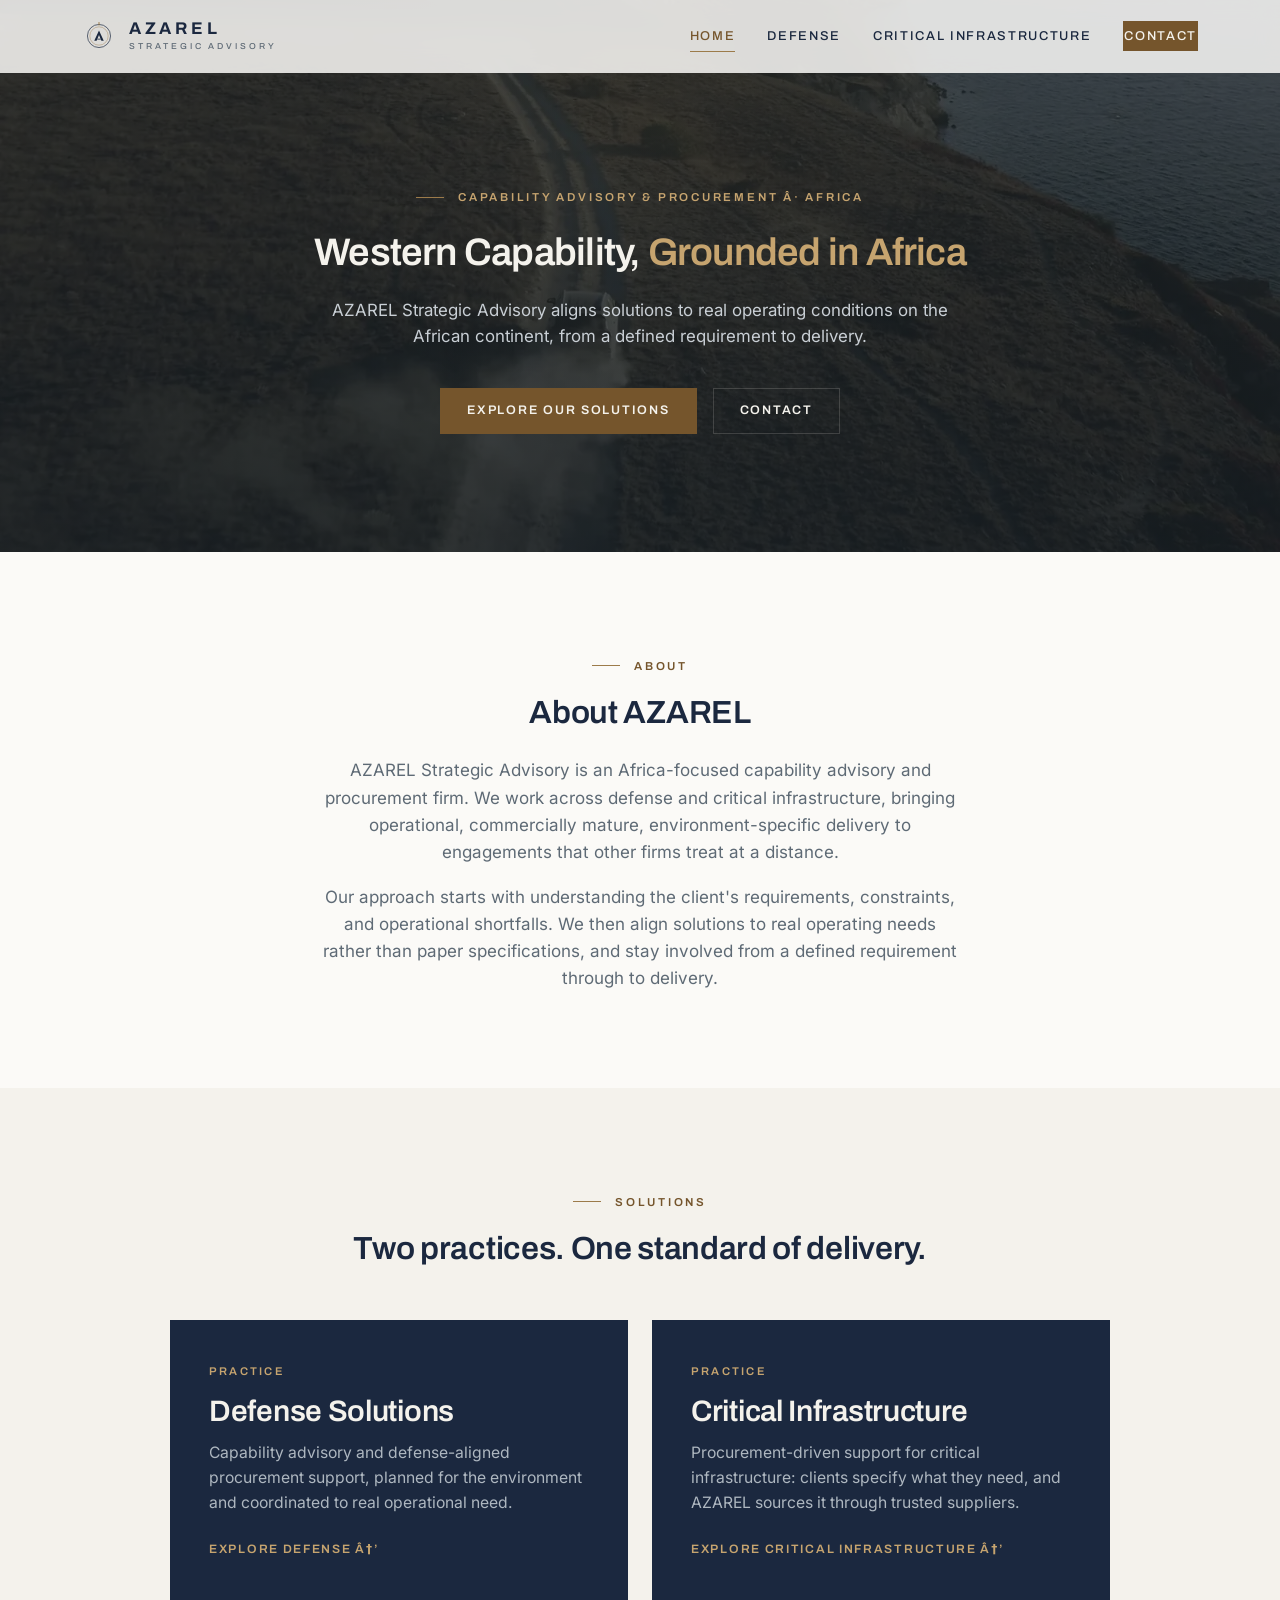
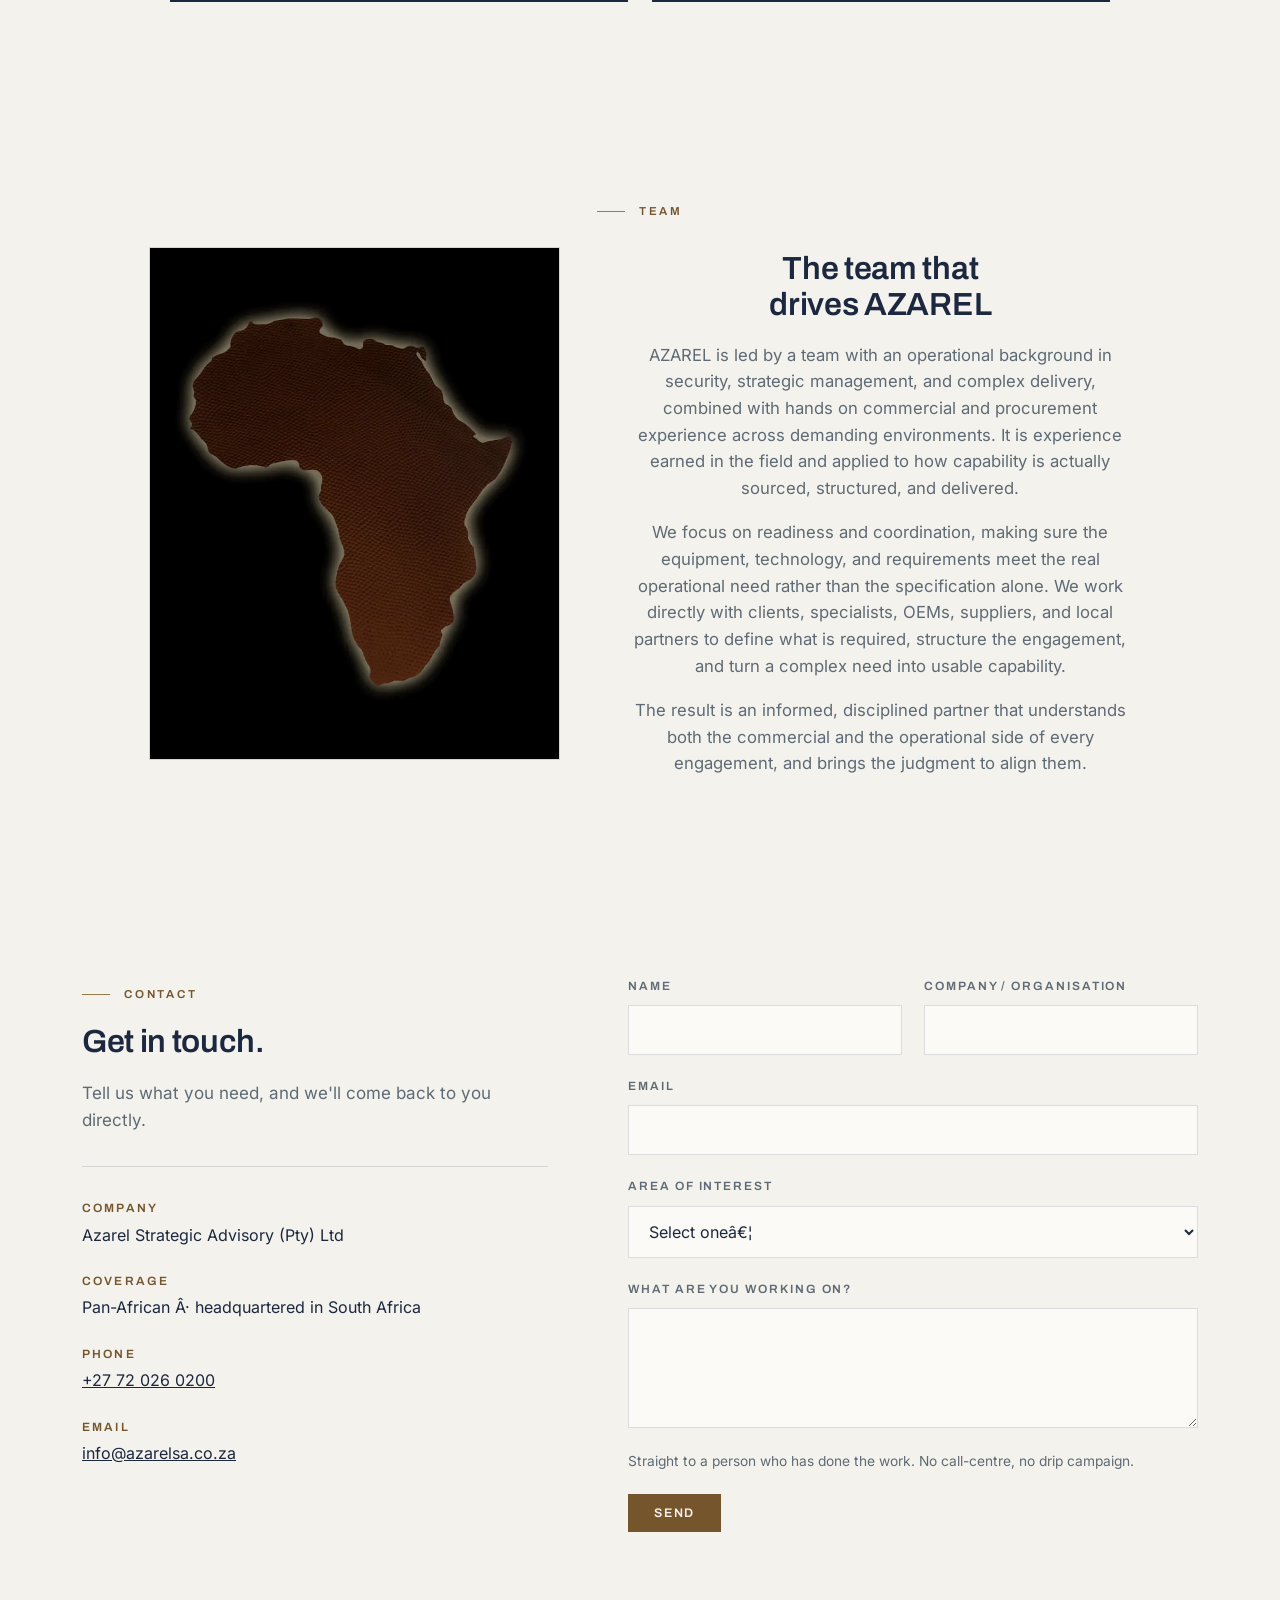
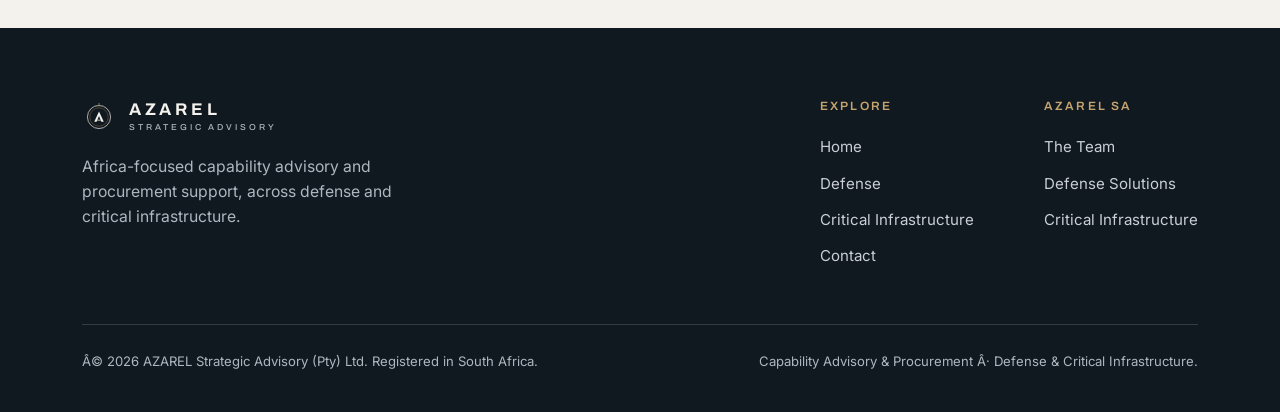
==== commit 6123ef23: "Correct remaining contrast on dark section labels and footer branding" ====
--- a/index.html
+++ b/index.html
@@ -21,7 +21,7 @@
 <link rel="preload" as="image" href="assets/images/home-hero-poster.webp" imagesrcset="assets/images/home-hero-poster-900.webp 900w, assets/images/home-hero-poster.webp 1600w" imagesizes="100vw" fetchpriority="high">
 <link rel="preload" as="font" href="assets/fonts/archivo-latin-v1.woff2" type="font/woff2" crossorigin>
 <link rel="preload" as="font" href="assets/fonts/inter-latin-v1.woff2" type="font/woff2" crossorigin>
-<link rel="stylesheet" href="assets/css/site.css?v=seo-1">
+<link rel="stylesheet" href="assets/css/site.css?v=seo-2">
 <script type="application/ld+json">
 {
   "@context": "https://schema.org",
@@ -69,7 +69,7 @@
   <img class="photo" src="assets/images/home-hero-poster.webp" srcset="assets/images/home-hero-poster-900.webp 900w, assets/images/home-hero-poster.webp 1600w" sizes="100vw" width="1600" height="900" alt="" fetchpriority="high" decoding="async">
   <div class="glow"></div>
   <div class="hero-inner">
-    <span class="eyebrow">Capability Advisory &amp; Procurement · Africa</span>
+    <span class="eyebrow">Capability Advisory &amp; Procurement Â· Africa</span>
     <h1>Western Capability, <span class="brass">Grounded in Africa</span></h1>
     <p class="support">AZAREL Strategic Advisory aligns solutions to real operating conditions on the African continent, from a defined requirement to delivery.</p>
     <div class="actions">
@@ -105,13 +105,13 @@
         <span class="sc-k">Practice</span>
         <h3>Defense Solutions</h3>
         <p>Capability advisory and defense-aligned procurement support, planned for the environment and coordinated to real operational need.</p>
-        <span class="sc-go">Explore Defense →</span>
+        <span class="sc-go">Explore Defense â†’</span>
       </a>
       <a class="sol-card" href="critical-infrastructure.html">
         <span class="sc-k">Practice</span>
         <h3>Critical Infrastructure</h3>
         <p>Procurement-driven support for critical infrastructure: clients specify what they need, and AZAREL sources it through trusted suppliers.</p>
-        <span class="sc-go">Explore Critical Infrastructure →</span>
+        <span class="sc-go">Explore Critical Infrastructure â†’</span>
       </a>
     </div>
   </div>
@@ -144,7 +144,7 @@
         <p>Tell us what you need, and we'll come back to you directly.</p>
         <div class="contact-detail">
           <div class="row"><span class="k">Company</span><span class="v">Azarel Strategic Advisory (Pty) Ltd</span></div>
-          <div class="row"><span class="k">Coverage</span><span class="v">Pan-African · headquartered in South Africa</span></div>
+          <div class="row"><span class="k">Coverage</span><span class="v">Pan-African Â· headquartered in South Africa</span></div>
           <div class="row"><span class="k">Phone</span><a class="v" href="tel:+27720260200">+27 72 026 0200</a></div>
           <div class="row"><span class="k">Email</span><a class="v" href="mailto:info@azarelsa.co.za">info@azarelsa.co.za</a></div>
         </div>
@@ -165,7 +165,7 @@
         <div class="fld"><label for="email">Email</label><input type="email" id="email" name="email" required></div>
         <div class="fld"><label for="interest">Area of interest</label>
           <select id="interest" name="interest" required>
-            <option value="" disabled selected>Select one…</option>
+            <option value="" disabled selected>Select oneâ€¦</option>
             <option>Defense Solutions</option>
             <option>Critical Infrastructure</option>
             <option>General enquiry</option>
@@ -200,8 +200,8 @@
       </div>
     </div>
     <div class="foot-bot">
-      <p>© <span data-year></span> AZAREL Strategic Advisory (Pty) Ltd. Registered in South Africa.</p>
-      <p>Capability Advisory &amp; Procurement · Defense &amp; Critical Infrastructure.</p>
+      <p>Â© <span data-year></span> AZAREL Strategic Advisory (Pty) Ltd. Registered in South Africa.</p>
+      <p>Capability Advisory &amp; Procurement Â· Defense &amp; Critical Infrastructure.</p>
     </div>
   </div>
 </footer>
--- a/assets/css/site.css
+++ b/assets/css/site.css
@@ -83,6 +83,7 @@
 .sec-head{max-width:760px;margin-left:auto;margin-right:auto;text-align:center}
 .sec-head h2{font-size:clamp(1.5rem,2.5vw,2.1rem);margin-top:20px;color:var(--navy)}
 .sec-head.on-dark h2{color:var(--bone)}
+.sec-head.on-dark .eyebrow{color:var(--brass-light)}
 .sec-head p{margin:20px auto 0;font-size:1.06rem;color:var(--steel);max-width:62ch}
 
 /* PROSE (overview / about) */
@@ -191,6 +192,7 @@
 .foot-brand{max-width:34ch}
 .foot-brand .brand{margin-bottom:20px}
 .foot-brand .brand .name{color:var(--bone)}
+.foot-brand .brand .sub{color:#AEB7C0}
 .foot-brand p{color:#AEB7C0;font-size:.98rem}
 .foot-nav{display:flex;gap:70px}
 .foot-col h3{font-family:var(--display);font-weight:600;font-size:.75rem;letter-spacing:.18em;text-transform:uppercase;color:var(--brass-light);margin-bottom:16px}
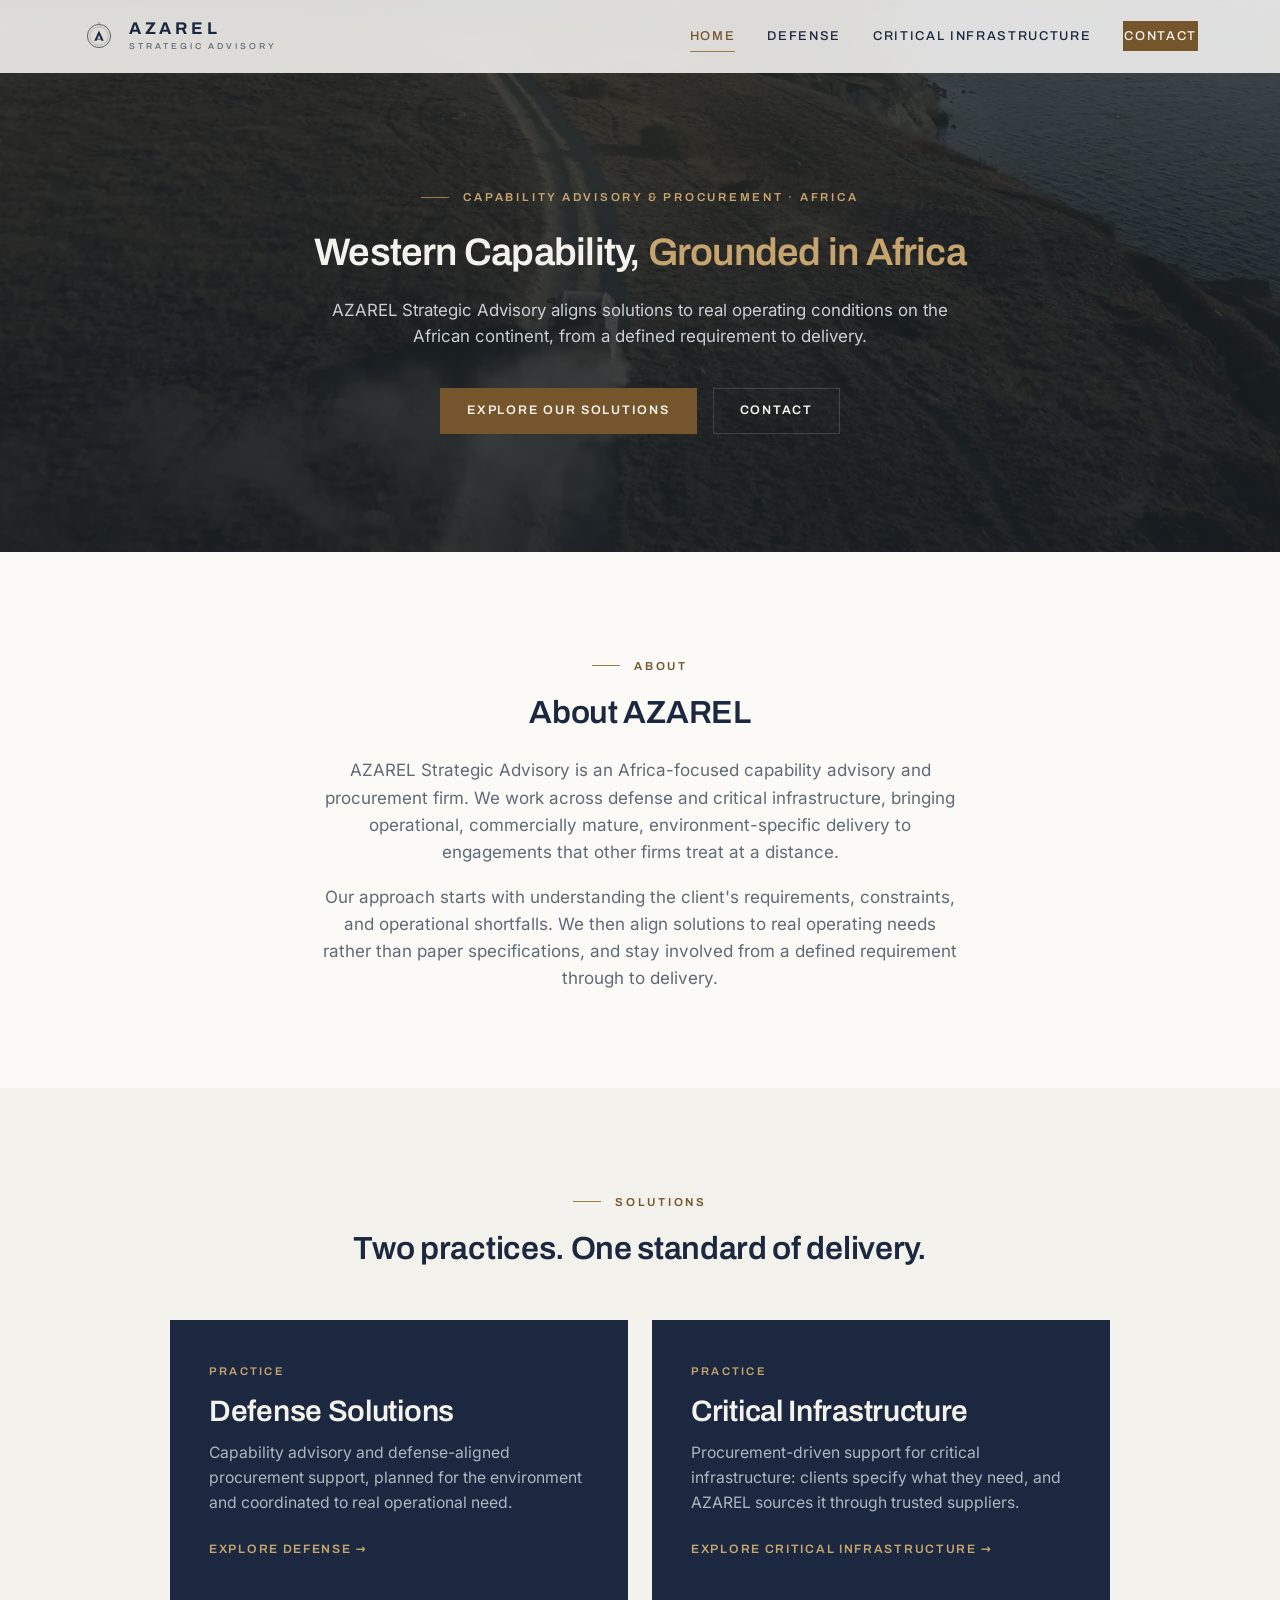
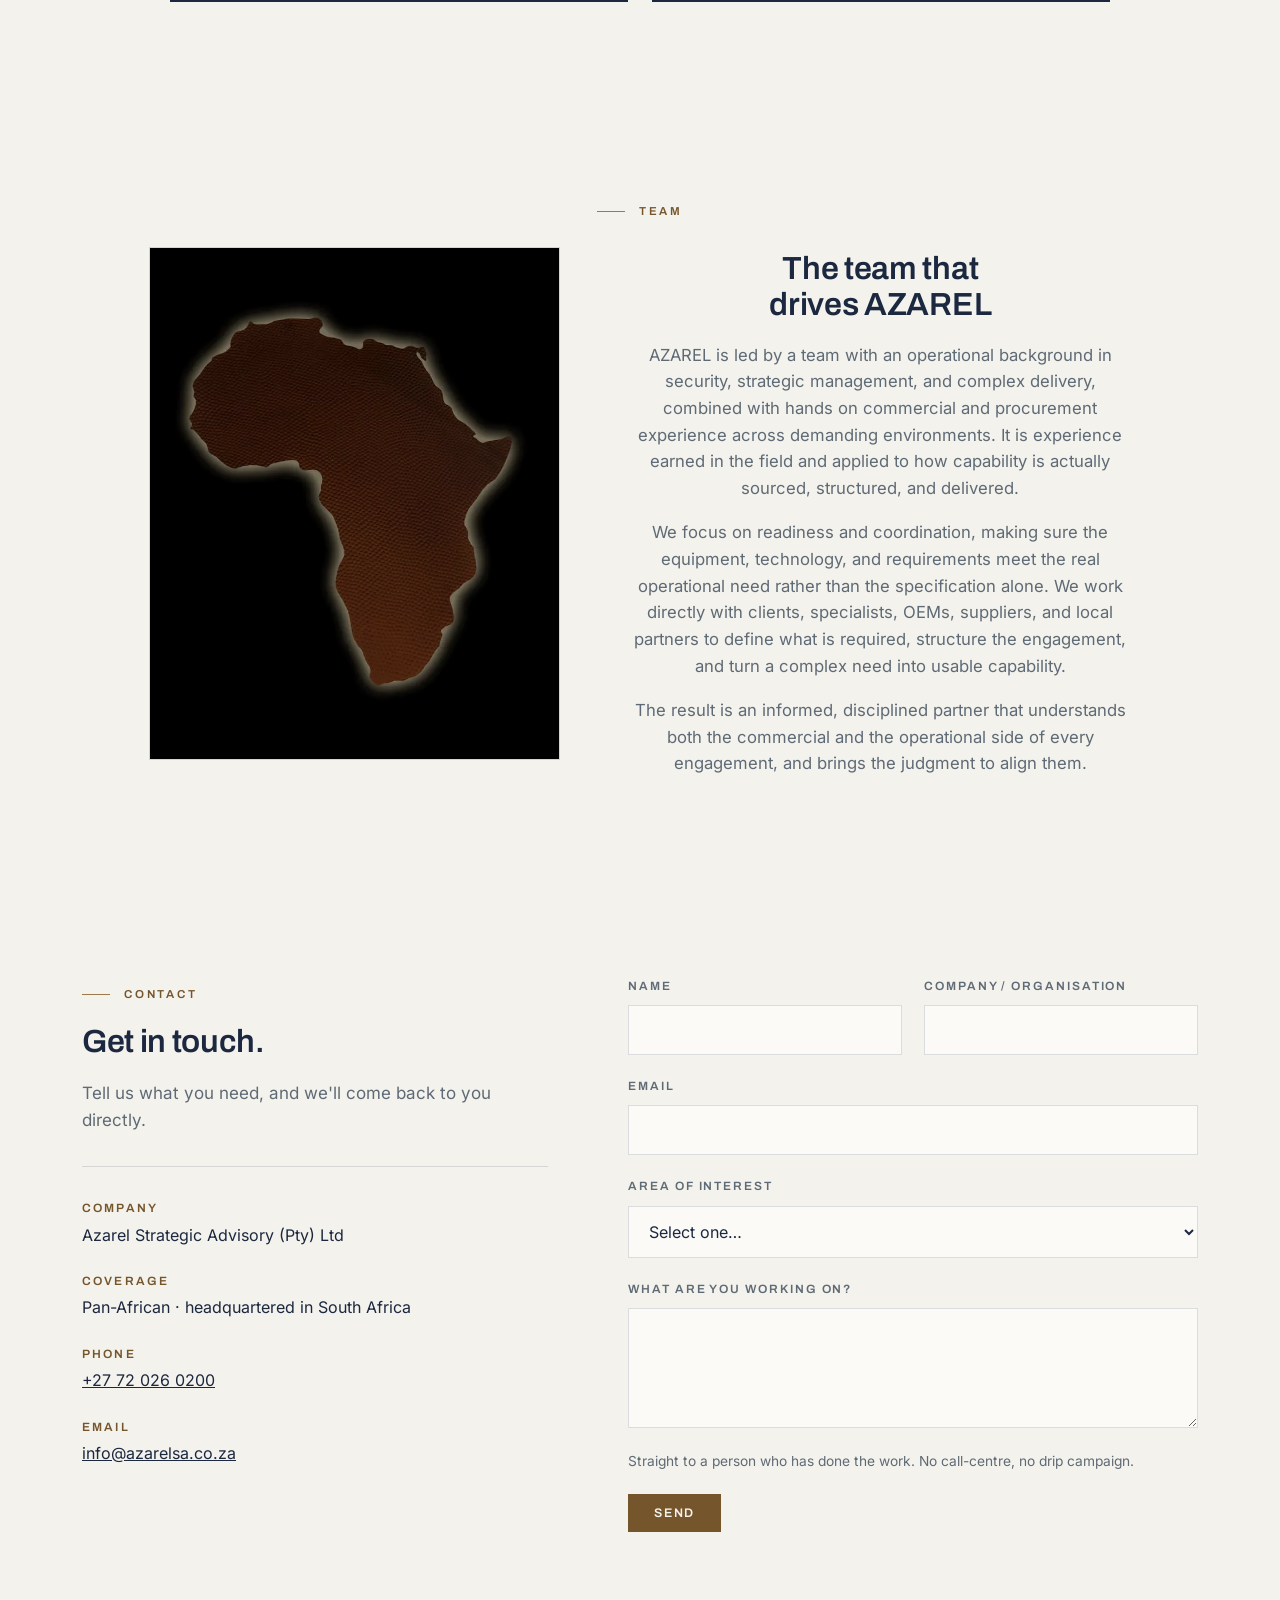
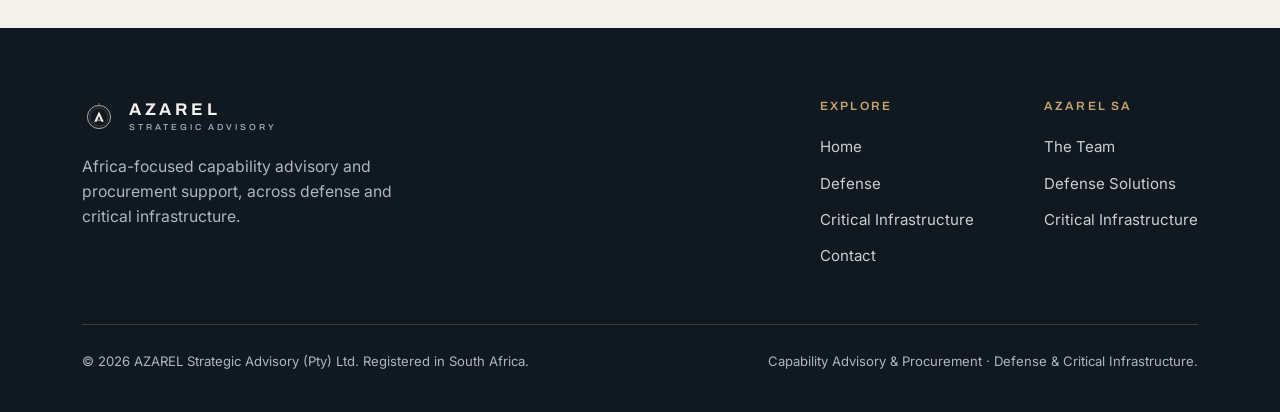
==== commit 97184345: "Preserve UTF-8 punctuation in the SEO page update" ====
--- a/index.html
+++ b/index.html
@@ -69,7 +69,7 @@
   <img class="photo" src="assets/images/home-hero-poster.webp" srcset="assets/images/home-hero-poster-900.webp 900w, assets/images/home-hero-poster.webp 1600w" sizes="100vw" width="1600" height="900" alt="" fetchpriority="high" decoding="async">
   <div class="glow"></div>
   <div class="hero-inner">
-    <span class="eyebrow">Capability Advisory &amp; Procurement Â· Africa</span>
+    <span class="eyebrow">Capability Advisory &amp; Procurement · Africa</span>
     <h1>Western Capability, <span class="brass">Grounded in Africa</span></h1>
     <p class="support">AZAREL Strategic Advisory aligns solutions to real operating conditions on the African continent, from a defined requirement to delivery.</p>
     <div class="actions">
@@ -105,13 +105,13 @@
         <span class="sc-k">Practice</span>
         <h3>Defense Solutions</h3>
         <p>Capability advisory and defense-aligned procurement support, planned for the environment and coordinated to real operational need.</p>
-        <span class="sc-go">Explore Defense â†’</span>
+        <span class="sc-go">Explore Defense →</span>
       </a>
       <a class="sol-card" href="critical-infrastructure.html">
         <span class="sc-k">Practice</span>
         <h3>Critical Infrastructure</h3>
         <p>Procurement-driven support for critical infrastructure: clients specify what they need, and AZAREL sources it through trusted suppliers.</p>
-        <span class="sc-go">Explore Critical Infrastructure â†’</span>
+        <span class="sc-go">Explore Critical Infrastructure →</span>
       </a>
     </div>
   </div>
@@ -144,7 +144,7 @@
         <p>Tell us what you need, and we'll come back to you directly.</p>
         <div class="contact-detail">
           <div class="row"><span class="k">Company</span><span class="v">Azarel Strategic Advisory (Pty) Ltd</span></div>
-          <div class="row"><span class="k">Coverage</span><span class="v">Pan-African Â· headquartered in South Africa</span></div>
+          <div class="row"><span class="k">Coverage</span><span class="v">Pan-African · headquartered in South Africa</span></div>
           <div class="row"><span class="k">Phone</span><a class="v" href="tel:+27720260200">+27 72 026 0200</a></div>
           <div class="row"><span class="k">Email</span><a class="v" href="mailto:info@azarelsa.co.za">info@azarelsa.co.za</a></div>
         </div>
@@ -165,7 +165,7 @@
         <div class="fld"><label for="email">Email</label><input type="email" id="email" name="email" required></div>
         <div class="fld"><label for="interest">Area of interest</label>
           <select id="interest" name="interest" required>
-            <option value="" disabled selected>Select oneâ€¦</option>
+            <option value="" disabled selected>Select one…</option>
             <option>Defense Solutions</option>
             <option>Critical Infrastructure</option>
             <option>General enquiry</option>
@@ -200,8 +200,8 @@
       </div>
     </div>
     <div class="foot-bot">
-      <p>Â© <span data-year></span> AZAREL Strategic Advisory (Pty) Ltd. Registered in South Africa.</p>
-      <p>Capability Advisory &amp; Procurement Â· Defense &amp; Critical Infrastructure.</p>
+      <p>© <span data-year></span> AZAREL Strategic Advisory (Pty) Ltd. Registered in South Africa.</p>
+      <p>Capability Advisory &amp; Procurement · Defense &amp; Critical Infrastructure.</p>
     </div>
   </div>
 </footer>
